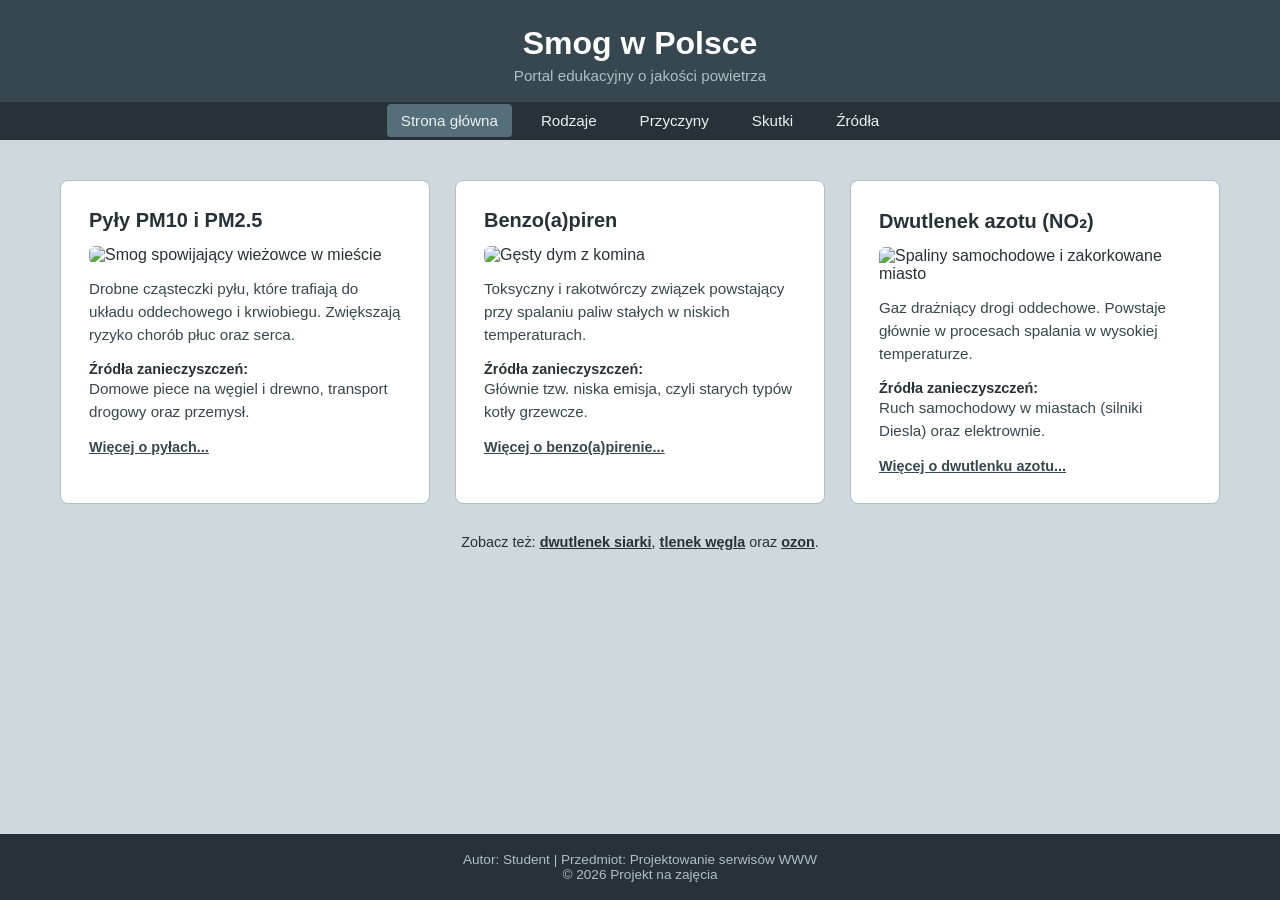
==== index.html @ 19561d2d "Add files via upload" ====
<!DOCTYPE html>
<html lang="pl">
<head>
    <meta charset="UTF-8">
    <meta name="viewport" content="width=device-width, initial-scale=1.0">
    <title>Zanieczyszczenie powietrza w Polsce</title>
    <link rel="stylesheet" href="css.css">
</head>
<body>

    <!-- Nagłówek -->
    <header>
        <h1>Smog w Polsce</h1>
        <p>Portal edukacyjny o jakości powietrza</p>

        <!-- Nawigacja z hamburgerem -->
        <nav>
            <input type="checkbox" id="check">
            <label for="check" class="hamburger">&#9776;</label>
            
            <ul class="menu">
                <li><a href="#" class="active">Strona główna</a></li>
                <li><a href="#">Rodzaje</a></li>
                <li><a href="#">Przyczyny</a></li>
                <li><a href="#">Skutki</a></li>
                <li><a href="#">Źródła</a></li>
            </ul>
        </nav>
    </header>

    <!-- Główna treść -->
    <main class="glowne">
        
        <div class="karty">
            
            <!-- Karta 1: Pyły PM10 i PM2.5 -->
            <div class="karta">
                <h3>Pyły PM10 i PM2.5</h3>
                <img src="1.jpeg" alt="Smog spowijający wieżowce w mieście" class="foto">
                <p>
                    Drobne cząsteczki pyłu, które trafiają do układu oddechowego i krwiobiegu. Zwiększają ryzyko chorób płuc oraz serca.
                </p>
                <b>Źródła zanieczyszczeń:</b>
                <p class="maly-tekst">
                    Domowe piece na węgiel i drewno, transport drogowy oraz przemysł.
                </p>
                <a href="#">Więcej o pyłach...</a>
            </div>

            <!-- Karta 2: Benzo(a)piren (Twoje wybrane zdjęcie: Reuk1nmutFI) -->
            <div class="karta">
                <h3>Benzo(a)piren</h3>
                <img src="2.png" alt="Gęsty dym z komina" class="foto">
                <p>
                    Toksyczny i rakotwórczy związek powstający przy spalaniu paliw stałych w niskich temperaturach.
                </p>
                <b>Źródła zanieczyszczeń:</b>
                <p class="maly-tekst">
                    Głównie tzw. niska emisja, czyli starych typów kotły grzewcze.
                </p>
                <a href="#">Więcej o benzo(a)pirenie...</a>
            </div>

            <!-- Karta 3: Dwutlenek azotu (NO₂) -->
            <div class="karta">
                <h3>Dwutlenek azotu (NO₂)</h3>
                <img src="3.jpeg" alt="Spaliny samochodowe i zakorkowane miasto" class="foto">
                <p>
                    Gaz drażniący drogi oddechowe. Powstaje głównie w procesach spalania w wysokiej temperaturze.
                </p>
                <b>Źródła zanieczyszczeń:</b>
                <p class="maly-tekst">
                    Ruch samochodowy w miastach (silniki Diesla) oraz elektrownie.
                </p>
                <a href="#">Więcej o dwutlenku azotu...</a>
            </div>

        </div>

        <p class="dolny-tekst">
            Zobacz też: <a href="#">dwutlenek siarki</a>, <a href="#">tlenek węgla</a> oraz <a href="#">ozon</a>.
        </p>

    </main>

    <!-- Stopka -->
    <footer>
        <p>Autor: Student | Przedmiot: Projektowanie serwisów WWW</p>
        <p>&copy; 2026 Projekt na zajęcia</p>
    </footer>

</body>
</html>
---- css.css ----
* {
    box-sizing: border-box;
    margin: 0;
    padding: 0;
}

html, body {
    height: 100%;
}

body {
    font-family: Arial, sans-serif;
    background-color: #cfd8dc;
    color: #263238;
    display: flex;
    flex-direction: column;
}

/* NAGŁÓWEK */
header {
    background-color: #37474f;
    color: white;
    text-align: center;
    padding-top: 25px;
}

header h1 {
    font-size: 2rem;
    margin-bottom: 5px;
}

header p {
    font-size: 0.95rem;
    color: #b0bec5;
    margin-bottom: 18px;
}

/* MENU NAV */
nav {
    background-color: #263238;
    position: relative;
}

#check {
    display: none;
}

.hamburger {
    display: none;
    cursor: pointer;
    padding: 12px;
    font-size: 1.6rem;
    color: white;
    text-align: center;
}

.menu {
    list-style: none;
    display: flex;
    justify-content: center;
    gap: 15px;
    padding: 10px 0;
}

.menu a {
    color: #eceff1;
    text-decoration: none;
    padding: 8px 14px;
    font-size: 0.95rem;
    border-radius: 4px;
    transition: 0.2s;
}

.menu a:hover {
    background-color: #455a64;
}

.menu a.active {
    background-color: #546e7a;
}

/* TREŚĆ GŁÓWNA */
.glowne {
    max-width: 1200px; /* Nieco szerszy kontener na większe karty */
    width: 100%;
    margin: 40px auto;
    padding: 0 20px;
    flex: 1;
}

.karty {
    display: flex;
    gap: 25px; /* Większy odstęp między kartami */
    margin-bottom: 30px;
}

.karta {
    background-color: #ffffff;
    border: 1px solid #b0bec5;
    border-radius: 8px;
    flex: 1;
    padding: 28px; /* Znacznie większe wnętrze (padding) kart */
    transition: 0.25s ease;
}

.karta:hover {
    transform: translateY(-5px);
    border-color: #78909c;
    box-shadow: 0 8px 20px rgba(0, 0, 0, 0.1);
}

.karta h3 {
    font-size: 1.25rem; /* Większy nagłówek karty */
    color: #263238;
    margin-bottom: 14px;
}

.foto {
    width: 100%;
    height: 200px; /* Zwiększona wysokość zdjęć z 160px do 200px */
    object-fit: cover;
    border-radius: 6px;
    margin-bottom: 14px;
}

.karta p {
    font-size: 0.95rem; /* Powiększony główny tekst w karcie */
    line-height: 1.5;
    margin-bottom: 14px;
    color: #37474f;
}

.karta b {
    font-size: 0.9rem;
    color: #263238;
}

.maly-tekst {
    font-size: 0.88rem; /* Powiększony podtekst */
    color: #546e7a;
    margin-bottom: 18px;
}

.karta a {
    color: #37474f;
    font-weight: bold;
    font-size: 0.9rem;
    text-decoration: underline;
    transition: 0.2s;
}

.karta a:hover {
    color: #000000;
}

.dolny-tekst {
    text-align: center;
    font-size: 0.9rem;
    margin-bottom: 30px;
}

.dolny-tekst a {
    color: #263238;
    font-weight: bold;
}

/* STOPKA */
footer {
    background-color: #263238;
    color: #b0bec5;
    text-align: center;
    padding: 18px;
    font-size: 0.85rem;
}

/* WERSJA MOBILNA (HAMBURGER) */
@media (max-width: 768px) {
    .karty {
        flex-direction: column;
    }

    .hamburger {
        display: block;
    }

    .menu {
        display: none;
        flex-direction: column;
        gap: 0;
    }

    .menu a {
        display: block;
        text-align: center;
        border-radius: 0;
        padding: 12px;
    }

    #check:checked ~ .menu,
    nav:hover .menu {
        display: flex;
    }
}
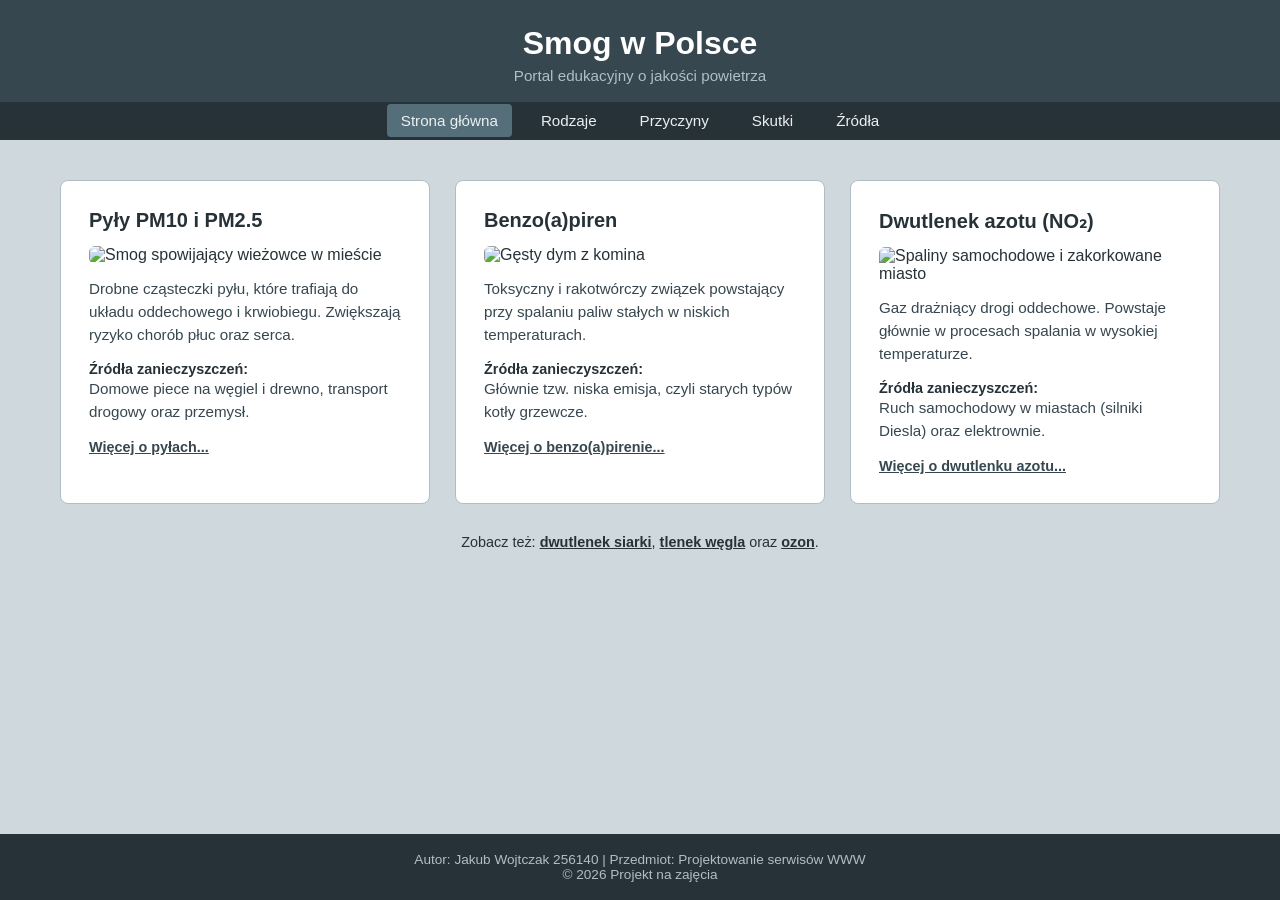
==== commit 60907b7e: "Update index.html" ====
--- a/index.html
+++ b/index.html
@@ -8,12 +8,12 @@
 </head>
 <body>
 
-    <!-- Nagłówek -->
+
     <header>
         <h1>Smog w Polsce</h1>
         <p>Portal edukacyjny o jakości powietrza</p>
 
-        <!-- Nawigacja z hamburgerem -->
+
         <nav>
             <input type="checkbox" id="check">
             <label for="check" class="hamburger">&#9776;</label>
@@ -28,15 +28,14 @@
         </nav>
     </header>
 
-    <!-- Główna treść -->
+
     <main class="glowne">
         
         <div class="karty">
             
-            <!-- Karta 1: Pyły PM10 i PM2.5 -->
             <div class="karta">
                 <h3>Pyły PM10 i PM2.5</h3>
-                <img src="1.jpeg" alt="Smog spowijający wieżowce w mieście" class="foto">
+                <img src="assets/image/1.jpeg" alt="Smog spowijający wieżowce w mieście" class="foto">
                 <p>
                     Drobne cząsteczki pyłu, które trafiają do układu oddechowego i krwiobiegu. Zwiększają ryzyko chorób płuc oraz serca.
                 </p>
@@ -47,10 +46,9 @@
                 <a href="#">Więcej o pyłach...</a>
             </div>
 
-            <!-- Karta 2: Benzo(a)piren (Twoje wybrane zdjęcie: Reuk1nmutFI) -->
             <div class="karta">
                 <h3>Benzo(a)piren</h3>
-                <img src="2.png" alt="Gęsty dym z komina" class="foto">
+                <img src="assets/image/2.png" alt="Gęsty dym z komina" class="foto">
                 <p>
                     Toksyczny i rakotwórczy związek powstający przy spalaniu paliw stałych w niskich temperaturach.
                 </p>
@@ -61,10 +59,10 @@
                 <a href="#">Więcej o benzo(a)pirenie...</a>
             </div>
 
-            <!-- Karta 3: Dwutlenek azotu (NO₂) -->
+
             <div class="karta">
                 <h3>Dwutlenek azotu (NO₂)</h3>
-                <img src="3.jpeg" alt="Spaliny samochodowe i zakorkowane miasto" class="foto">
+                <img src="assets/image/3.jpeg" alt="Spaliny samochodowe i zakorkowane miasto" class="foto">
                 <p>
                     Gaz drażniący drogi oddechowe. Powstaje głównie w procesach spalania w wysokiej temperaturze.
                 </p>
@@ -83,11 +81,11 @@
 
     </main>
 
-    <!-- Stopka -->
+
     <footer>
-        <p>Autor: Student | Przedmiot: Projektowanie serwisów WWW</p>
+        <p>Autor: Jakub Wojtczak 256140 | Przedmiot: Projektowanie serwisów WWW</p>
         <p>&copy; 2026 Projekt na zajęcia</p>
     </footer>
 
 </body>
-</html>+</html>
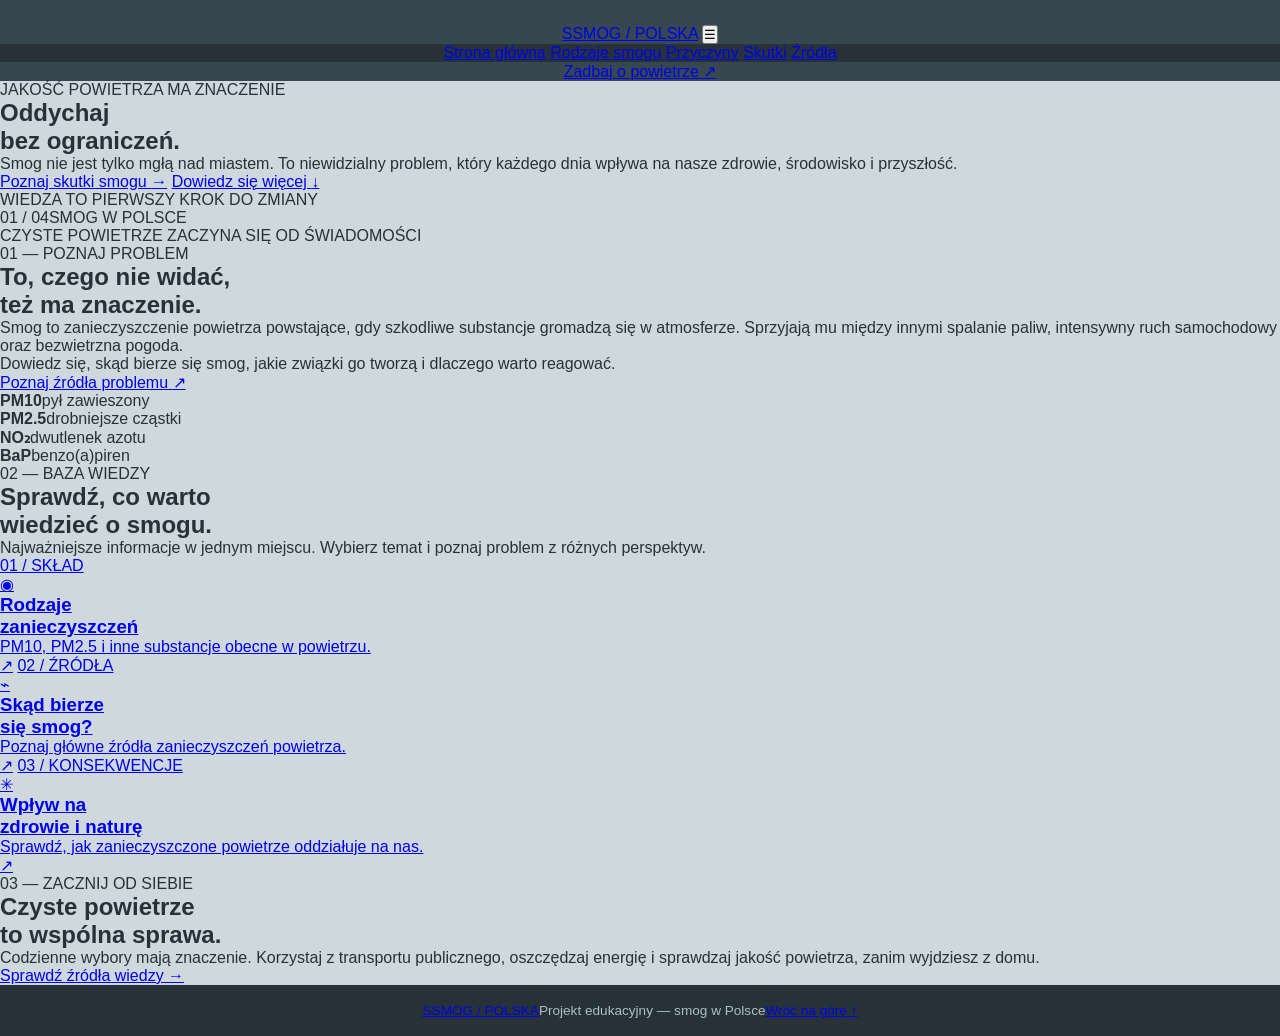
==== commit e8674106: "Add files via upload" ====
--- a/index.html
+++ b/index.html
@@ -1,91 +1,77 @@
-<!DOCTYPE html>
-<html lang="pl">
-<head>
-    <meta charset="UTF-8">
-    <meta name="viewport" content="width=device-width, initial-scale=1.0">
-    <title>Zanieczyszczenie powietrza w Polsce</title>
-    <link rel="stylesheet" href="css.css">
-</head>
-<body>
-
-
-    <header>
-        <h1>Smog w Polsce</h1>
-        <p>Portal edukacyjny o jakości powietrza</p>
-
-
-        <nav>
-            <input type="checkbox" id="check">
-            <label for="check" class="hamburger">&#9776;</label>
-            
-            <ul class="menu">
-                <li><a href="#" class="active">Strona główna</a></li>
-                <li><a href="#">Rodzaje</a></li>
-                <li><a href="#">Przyczyny</a></li>
-                <li><a href="#">Skutki</a></li>
-                <li><a href="#">Źródła</a></li>
-            </ul>
-        </nav>
-    </header>
-
-
-    <main class="glowne">
-        
-        <div class="karty">
-            
-            <div class="karta">
-                <h3>Pyły PM10 i PM2.5</h3>
-                <img src="assets/image/1.jpeg" alt="Smog spowijający wieżowce w mieście" class="foto">
-                <p>
-                    Drobne cząsteczki pyłu, które trafiają do układu oddechowego i krwiobiegu. Zwiększają ryzyko chorób płuc oraz serca.
-                </p>
-                <b>Źródła zanieczyszczeń:</b>
-                <p class="maly-tekst">
-                    Domowe piece na węgiel i drewno, transport drogowy oraz przemysł.
-                </p>
-                <a href="#">Więcej o pyłach...</a>
-            </div>
-
-            <div class="karta">
-                <h3>Benzo(a)piren</h3>
-                <img src="assets/image/2.png" alt="Gęsty dym z komina" class="foto">
-                <p>
-                    Toksyczny i rakotwórczy związek powstający przy spalaniu paliw stałych w niskich temperaturach.
-                </p>
-                <b>Źródła zanieczyszczeń:</b>
-                <p class="maly-tekst">
-                    Głównie tzw. niska emisja, czyli starych typów kotły grzewcze.
-                </p>
-                <a href="#">Więcej o benzo(a)pirenie...</a>
-            </div>
-
-
-            <div class="karta">
-                <h3>Dwutlenek azotu (NO₂)</h3>
-                <img src="assets/image/3.jpeg" alt="Spaliny samochodowe i zakorkowane miasto" class="foto">
-                <p>
-                    Gaz drażniący drogi oddechowe. Powstaje głównie w procesach spalania w wysokiej temperaturze.
-                </p>
-                <b>Źródła zanieczyszczeń:</b>
-                <p class="maly-tekst">
-                    Ruch samochodowy w miastach (silniki Diesla) oraz elektrownie.
-                </p>
-                <a href="#">Więcej o dwutlenku azotu...</a>
-            </div>
-
-        </div>
-
-        <p class="dolny-tekst">
-            Zobacz też: <a href="#">dwutlenek siarki</a>, <a href="#">tlenek węgla</a> oraz <a href="#">ozon</a>.
-        </p>
-
-    </main>
-
-
-    <footer>
-        <p>Autor: Jakub Wojtczak 256140 | Przedmiot: Projektowanie serwisów WWW</p>
-        <p>&copy; 2026 Projekt na zajęcia</p>
-    </footer>
-
-</body>
-</html>
+<!doctype html>
+<html lang="pl">
+<head>
+  <meta charset="utf-8">
+  <meta name="viewport" content="width=device-width, initial-scale=1">
+  <meta name="description" content="Poznaj przyczyny, rodzaje i skutki smogu w Polsce. Sprawdź, jak dbać o czyste powietrze.">
+  <title>Smog w Polsce — oddychaj świadomie</title>
+  <link rel="preconnect" href="https://fonts.googleapis.com">
+  <link rel="preconnect" href="https://fonts.gstatic.com" crossorigin>
+  <link href="https://fonts.googleapis.com/css2?family=DM+Sans:wght@400;500;600;700;800&family=Manrope:wght@400;500;600;700;800&display=swap" rel="stylesheet">
+  <link rel="stylesheet" href="css.css">
+  <script src="script.js" defer></script>
+</head>
+<body>
+<header class="site-header">
+  <a class="brand" href="index.html"><span class="brand-mark">S</span><span>SMOG<span class="brand-light"> / POLSKA</span></span></a>
+  <button class="menu-toggle" aria-label="Otwórz menu" aria-expanded="false">☰</button>
+  <nav class="main-nav" aria-label="Nawigacja główna">
+    <a class="active" href="index.html">Strona główna</a>
+    <a href="rodzaje.html">Rodzaje smogu</a>
+    <a href="przyczyny.html">Przyczyny</a>
+    <a href="skutki.html">Skutki</a>
+    <a href="zrodla.html">Źródła</a>
+  </nav>
+  <a class="header-cta" href="#dzialaj">Zadbaj o powietrze <span>↗</span></a>
+</header>
+
+<main>
+  <section class="hero">
+    <div class="hero-shade"></div>
+    <div class="hero-content">
+      <p class="eyebrow"><span class="eyebrow-line"></span> JAKOŚĆ POWIETRZA MA ZNACZENIE</p>
+      <h1>Oddychaj<br><span>bez ograniczeń.</span></h1>
+      <p class="hero-copy">Smog nie jest tylko mgłą nad miastem. To niewidzialny problem, który każdego dnia wpływa na nasze zdrowie, środowisko i przyszłość.</p>
+      <div class="hero-actions">
+        <a class="button button-primary" href="skutki.html">Poznaj skutki smogu <span>→</span></a>
+        <a class="button button-ghost" href="#poznaj">Dowiedz się więcej <span>↓</span></a>
+      </div>
+      <div class="hero-note"><span class="pulse-dot"></span> WIEDZA TO PIERWSZY KROK DO ZMIANY</div>
+    </div>
+    <div class="hero-bottom">
+      <span>01 / 04</span><span class="hero-bottom-line"></span><span>SMOG W POLSCE</span>
+    </div>
+    <div class="hero-vertical">CZYSTE POWIETRZE ZACZYNA SIĘ OD ŚWIADOMOŚCI</div>
+  </section>
+
+  <section class="intro section" id="poznaj">
+    <div class="section-kicker">01 — POZNAJ PROBLEM</div>
+    <div class="intro-grid">
+      <div><h2>To, czego nie widać,<br><span>też ma znaczenie.</span></h2></div>
+      <div class="intro-text"><p>Smog to zanieczyszczenie powietrza powstające, gdy szkodliwe substancje gromadzą się w atmosferze. Sprzyjają mu między innymi spalanie paliw, intensywny ruch samochodowy oraz bezwietrzna pogoda.</p><p>Dowiedz się, skąd bierze się smog, jakie związki go tworzą i dlaczego warto reagować.</p><a class="text-link" href="przyczyny.html">Poznaj źródła problemu <span>↗</span></a></div>
+    </div>
+    <div class="stat-strip">
+      <div><strong>PM10</strong><span>pył zawieszony</span></div>
+      <div><strong>PM2.5</strong><span>drobniejsze cząstki</span></div>
+      <div><strong>NO₂</strong><span>dwutlenek azotu</span></div>
+      <div><strong>BaP</strong><span>benzo(a)piren</span></div>
+    </div>
+  </section>
+
+  <section class="topics section">
+    <div class="section-heading"><div><div class="section-kicker">02 — BAZA WIEDZY</div><h2>Sprawdź, co warto<br><span>wiedzieć o smogu.</span></h2></div><p>Najważniejsze informacje w jednym miejscu. Wybierz temat i poznaj problem z różnych perspektyw.</p></div>
+    <div class="topic-grid">
+      <a class="topic-card topic-dark" href="rodzaje.html"><span class="card-number">01 / SKŁAD</span><div class="topic-icon">◉</div><h3>Rodzaje<br>zanieczyszczeń</h3><p>PM10, PM2.5 i inne substancje obecne w powietrzu.</p><span class="card-arrow">↗</span></a>
+      <a class="topic-card topic-photo" href="przyczyny.html"><span class="card-number">02 / ŹRÓDŁA</span><div class="topic-icon">⌁</div><h3>Skąd bierze<br>się smog?</h3><p>Poznaj główne źródła zanieczyszczeń powietrza.</p><span class="card-arrow">↗</span></a>
+      <a class="topic-card topic-green" href="skutki.html"><span class="card-number">03 / KONSEKWENCJE</span><div class="topic-icon">✳</div><h3>Wpływ na<br>zdrowie i naturę</h3><p>Sprawdź, jak zanieczyszczone powietrze oddziałuje na nas.</p><span class="card-arrow">↗</span></a>
+    </div>
+  </section>
+
+  <section class="action-section" id="dzialaj">
+    <div class="action-inner"><div class="section-kicker">03 — ZACZNIJ OD SIEBIE</div><h2>Czyste powietrze<br>to wspólna sprawa.</h2><p>Codzienne wybory mają znaczenie. Korzystaj z transportu publicznego, oszczędzaj energię i sprawdzaj jakość powietrza, zanim wyjdziesz z domu.</p><a class="button button-light" href="zrodla.html">Sprawdź źródła wiedzy <span>→</span></a></div>
+    <div class="action-orbit orbit-one"></div><div class="action-orbit orbit-two"></div>
+  </section>
+</main>
+<footer class="site-footer"><a class="brand" href="index.html"><span class="brand-mark">S</span><span>SMOG<span class="brand-light"> / POLSKA</span></span></a><span>Projekt edukacyjny — smog w Polsce</span><a href="#top">Wróć na górę ↑</a></footer>
+</body>
+</html>
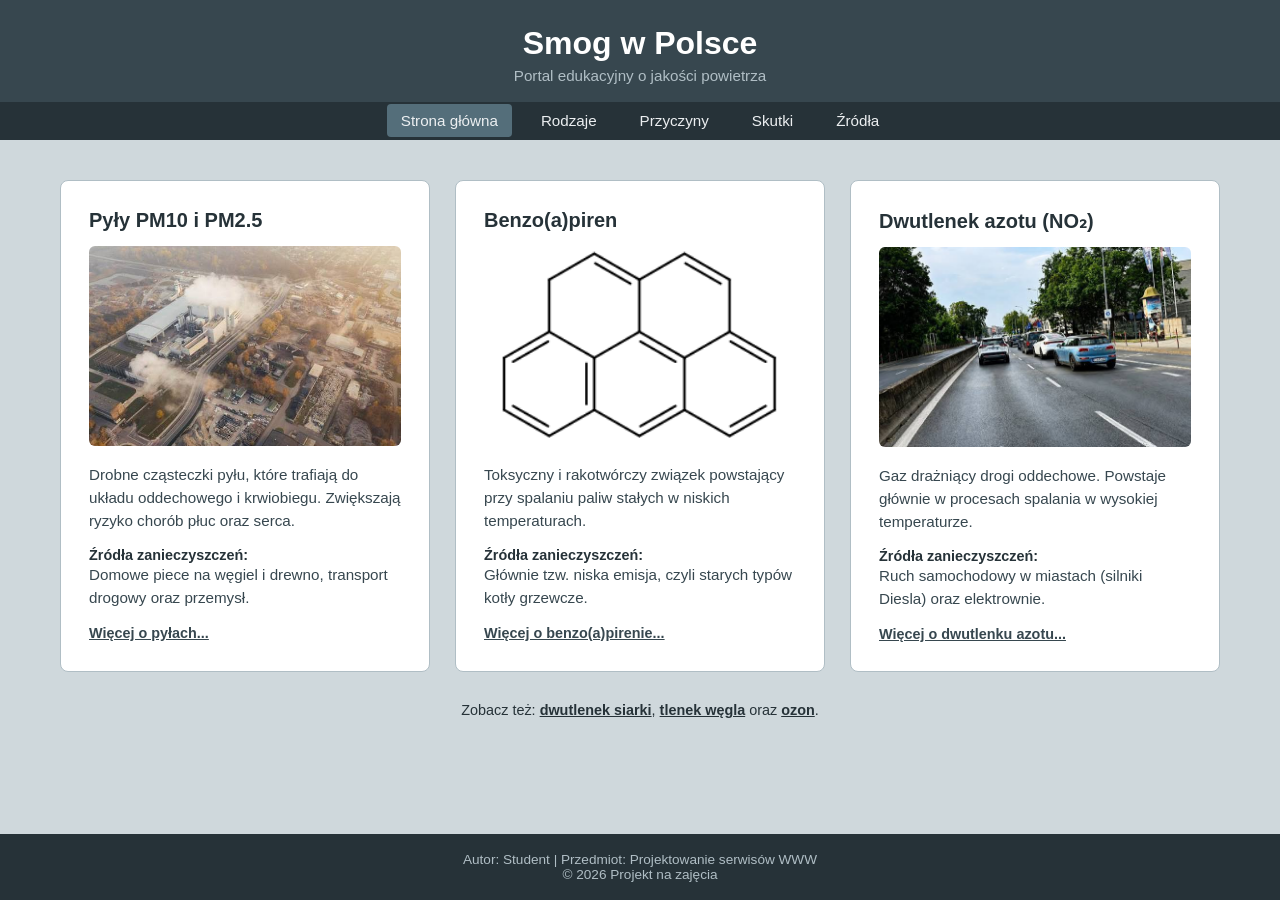
==== commit 5ece5d06: "Update index.html" ====
--- a/index.html
+++ b/index.html
@@ -1,77 +1,93 @@
-<!doctype html>
+<!DOCTYPE html>
 <html lang="pl">
 <head>
-  <meta charset="utf-8">
-  <meta name="viewport" content="width=device-width, initial-scale=1">
-  <meta name="description" content="Poznaj przyczyny, rodzaje i skutki smogu w Polsce. Sprawdź, jak dbać o czyste powietrze.">
-  <title>Smog w Polsce — oddychaj świadomie</title>
-  <link rel="preconnect" href="https://fonts.googleapis.com">
-  <link rel="preconnect" href="https://fonts.gstatic.com" crossorigin>
-  <link href="https://fonts.googleapis.com/css2?family=DM+Sans:wght@400;500;600;700;800&family=Manrope:wght@400;500;600;700;800&display=swap" rel="stylesheet">
-  <link rel="stylesheet" href="css.css">
-  <script src="script.js" defer></script>
+    <meta charset="UTF-8">
+    <meta name="viewport" content="width=device-width, initial-scale=1.0">
+    <title>Zanieczyszczenie powietrza w Polsce</title>
+    <link rel="stylesheet" href="css.css">
 </head>
 <body>
-<header class="site-header">
-  <a class="brand" href="index.html"><span class="brand-mark">S</span><span>SMOG<span class="brand-light"> / POLSKA</span></span></a>
-  <button class="menu-toggle" aria-label="Otwórz menu" aria-expanded="false">☰</button>
-  <nav class="main-nav" aria-label="Nawigacja główna">
-    <a class="active" href="index.html">Strona główna</a>
-    <a href="rodzaje.html">Rodzaje smogu</a>
-    <a href="przyczyny.html">Przyczyny</a>
-    <a href="skutki.html">Skutki</a>
-    <a href="zrodla.html">Źródła</a>
-  </nav>
-  <a class="header-cta" href="#dzialaj">Zadbaj o powietrze <span>↗</span></a>
-</header>
 
-<main>
-  <section class="hero">
-    <div class="hero-shade"></div>
-    <div class="hero-content">
-      <p class="eyebrow"><span class="eyebrow-line"></span> JAKOŚĆ POWIETRZA MA ZNACZENIE</p>
-      <h1>Oddychaj<br><span>bez ograniczeń.</span></h1>
-      <p class="hero-copy">Smog nie jest tylko mgłą nad miastem. To niewidzialny problem, który każdego dnia wpływa na nasze zdrowie, środowisko i przyszłość.</p>
-      <div class="hero-actions">
-        <a class="button button-primary" href="skutki.html">Poznaj skutki smogu <span>→</span></a>
-        <a class="button button-ghost" href="#poznaj">Dowiedz się więcej <span>↓</span></a>
-      </div>
-      <div class="hero-note"><span class="pulse-dot"></span> WIEDZA TO PIERWSZY KROK DO ZMIANY</div>
-    </div>
-    <div class="hero-bottom">
-      <span>01 / 04</span><span class="hero-bottom-line"></span><span>SMOG W POLSCE</span>
-    </div>
-    <div class="hero-vertical">CZYSTE POWIETRZE ZACZYNA SIĘ OD ŚWIADOMOŚCI</div>
-  </section>
+    <!-- Nagłówek -->
+    <header>
+        <h1>Smog w Polsce</h1>
+        <p>Portal edukacyjny o jakości powietrza</p>
 
-  <section class="intro section" id="poznaj">
-    <div class="section-kicker">01 — POZNAJ PROBLEM</div>
-    <div class="intro-grid">
-      <div><h2>To, czego nie widać,<br><span>też ma znaczenie.</span></h2></div>
-      <div class="intro-text"><p>Smog to zanieczyszczenie powietrza powstające, gdy szkodliwe substancje gromadzą się w atmosferze. Sprzyjają mu między innymi spalanie paliw, intensywny ruch samochodowy oraz bezwietrzna pogoda.</p><p>Dowiedz się, skąd bierze się smog, jakie związki go tworzą i dlaczego warto reagować.</p><a class="text-link" href="przyczyny.html">Poznaj źródła problemu <span>↗</span></a></div>
-    </div>
-    <div class="stat-strip">
-      <div><strong>PM10</strong><span>pył zawieszony</span></div>
-      <div><strong>PM2.5</strong><span>drobniejsze cząstki</span></div>
-      <div><strong>NO₂</strong><span>dwutlenek azotu</span></div>
-      <div><strong>BaP</strong><span>benzo(a)piren</span></div>
-    </div>
-  </section>
+        <!-- Nawigacja z hamburgerem -->
+        <nav>
+            <input type="checkbox" id="check">
+            <label for="check" class="hamburger">&#9776;</label>
+            
+            <ul class="menu">
+                <li><a href="#" class="active">Strona główna</a></li>
+                <li><a href="rodzaje.html">Rodzaje</a></li>
+                <li><a href="przyczyny.html">Przyczyny</a></li>
+                <li><a href="skutki.html">Skutki</a></li>
+                <li><a href="zrodla.html">Źródła</a></li>
+            </ul>
+        </nav>
+    </header>
 
-  <section class="topics section">
-    <div class="section-heading"><div><div class="section-kicker">02 — BAZA WIEDZY</div><h2>Sprawdź, co warto<br><span>wiedzieć o smogu.</span></h2></div><p>Najważniejsze informacje w jednym miejscu. Wybierz temat i poznaj problem z różnych perspektyw.</p></div>
-    <div class="topic-grid">
-      <a class="topic-card topic-dark" href="rodzaje.html"><span class="card-number">01 / SKŁAD</span><div class="topic-icon">◉</div><h3>Rodzaje<br>zanieczyszczeń</h3><p>PM10, PM2.5 i inne substancje obecne w powietrzu.</p><span class="card-arrow">↗</span></a>
-      <a class="topic-card topic-photo" href="przyczyny.html"><span class="card-number">02 / ŹRÓDŁA</span><div class="topic-icon">⌁</div><h3>Skąd bierze<br>się smog?</h3><p>Poznaj główne źródła zanieczyszczeń powietrza.</p><span class="card-arrow">↗</span></a>
-      <a class="topic-card topic-green" href="skutki.html"><span class="card-number">03 / KONSEKWENCJE</span><div class="topic-icon">✳</div><h3>Wpływ na<br>zdrowie i naturę</h3><p>Sprawdź, jak zanieczyszczone powietrze oddziałuje na nas.</p><span class="card-arrow">↗</span></a>
-    </div>
-  </section>
+    <!-- Główna treść -->
+    <main class="glowne">
+        
+        <div class="karty">
+            
+            <!-- Karta 1: Pyły PM10 i PM2.5 -->
+            <div class="karta">
+                <h3>Pyły PM10 i PM2.5</h3>
+                <img src="1.jpeg" alt="Smog spowijający wieżowce w mieście" class="foto">
+                <p>
+                    Drobne cząsteczki pyłu, które trafiają do układu oddechowego i krwiobiegu. Zwiększają ryzyko chorób płuc oraz serca.
+                </p>
+                <b>Źródła zanieczyszczeń:</b>
+                <p class="maly-tekst">
+                    Domowe piece na węgiel i drewno, transport drogowy oraz przemysł.
+                </p>
+                <a href="#">Więcej o pyłach...</a>
+            </div>
 
-  <section class="action-section" id="dzialaj">
-    <div class="action-inner"><div class="section-kicker">03 — ZACZNIJ OD SIEBIE</div><h2>Czyste powietrze<br>to wspólna sprawa.</h2><p>Codzienne wybory mają znaczenie. Korzystaj z transportu publicznego, oszczędzaj energię i sprawdzaj jakość powietrza, zanim wyjdziesz z domu.</p><a class="button button-light" href="zrodla.html">Sprawdź źródła wiedzy <span>→</span></a></div>
-    <div class="action-orbit orbit-one"></div><div class="action-orbit orbit-two"></div>
-  </section>
-</main>
-<footer class="site-footer"><a class="brand" href="index.html"><span class="brand-mark">S</span><span>SMOG<span class="brand-light"> / POLSKA</span></span></a><span>Projekt edukacyjny — smog w Polsce</span><a href="#top">Wróć na górę ↑</a></footer>
+            <!-- Karta 2: Benzo(a)piren (Twoje wybrane zdjęcie: Reuk1nmutFI) -->
+            <div class="karta">
+                <h3>Benzo(a)piren</h3>
+                <img src="2.png" alt="Gęsty dym z komina" class="foto">
+                <p>
+                    Toksyczny i rakotwórczy związek powstający przy spalaniu paliw stałych w niskich temperaturach.
+                </p>
+                <b>Źródła zanieczyszczeń:</b>
+                <p class="maly-tekst">
+                    Głównie tzw. niska emisja, czyli starych typów kotły grzewcze.
+                </p>
+                <a href="#">Więcej o benzo(a)pirenie...</a>
+            </div>
+
+            <!-- Karta 3: Dwutlenek azotu (NO₂) -->
+            <div class="karta">
+                <h3>Dwutlenek azotu (NO₂)</h3>
+                <img src="3.jpeg" alt="Spaliny samochodowe i zakorkowane miasto" class="foto">
+                <p>
+                    Gaz drażniący drogi oddechowe. Powstaje głównie w procesach spalania w wysokiej temperaturze.
+                </p>
+                <b>Źródła zanieczyszczeń:</b>
+                <p class="maly-tekst">
+                    Ruch samochodowy w miastach (silniki Diesla) oraz elektrownie.
+                </p>
+                <a href="#">Więcej o dwutlenku azotu...</a>
+            </div>
+
+        </div>
+
+        <p class="dolny-tekst">
+            Zobacz też: <a href="#">dwutlenek siarki</a>, <a href="#">tlenek węgla</a> oraz <a href="#">ozon</a>.
+        </p>
+
+    </main>
+
+    <!-- Stopka -->
+    <footer>
+        <p>Autor: Student | Przedmiot: Projektowanie serwisów WWW</p>
+        <p>&copy; 2026 Projekt na zajęcia</p>
+    </footer>
+
 </body>
-</html>+</html>
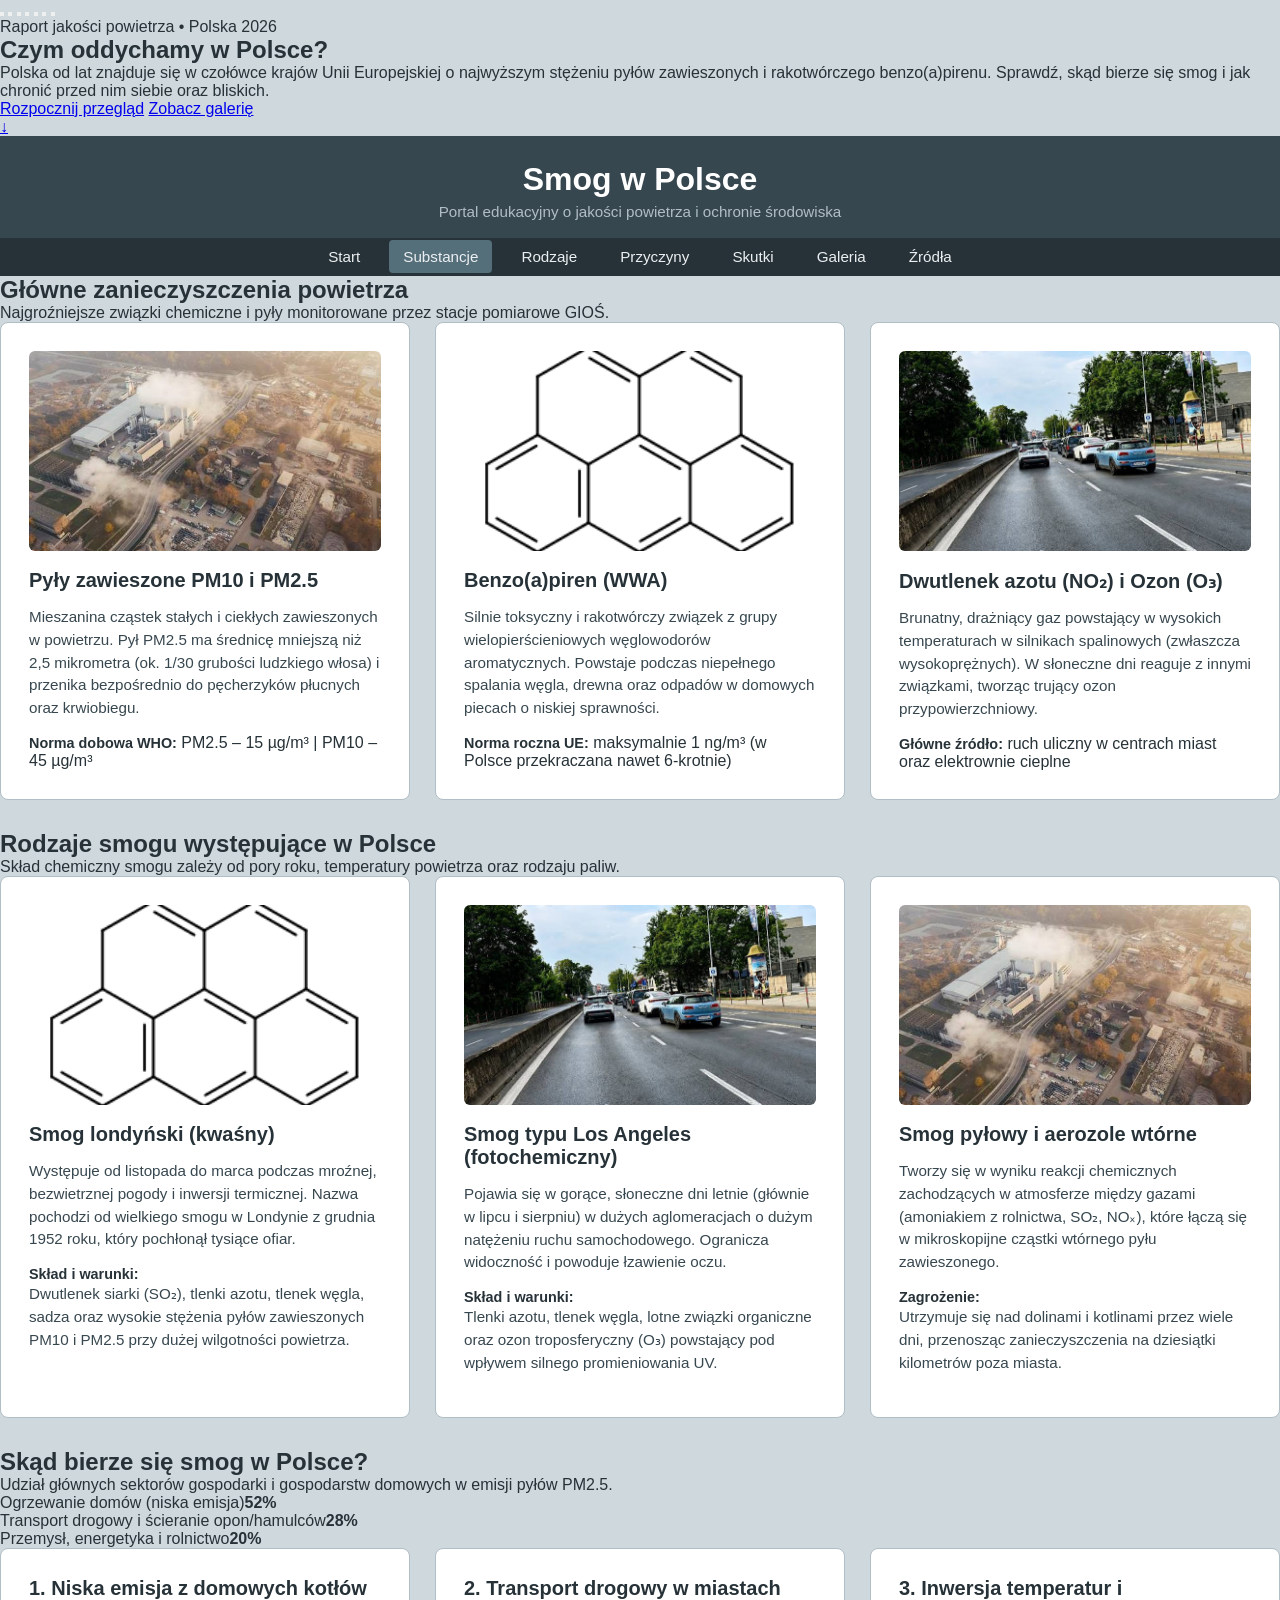
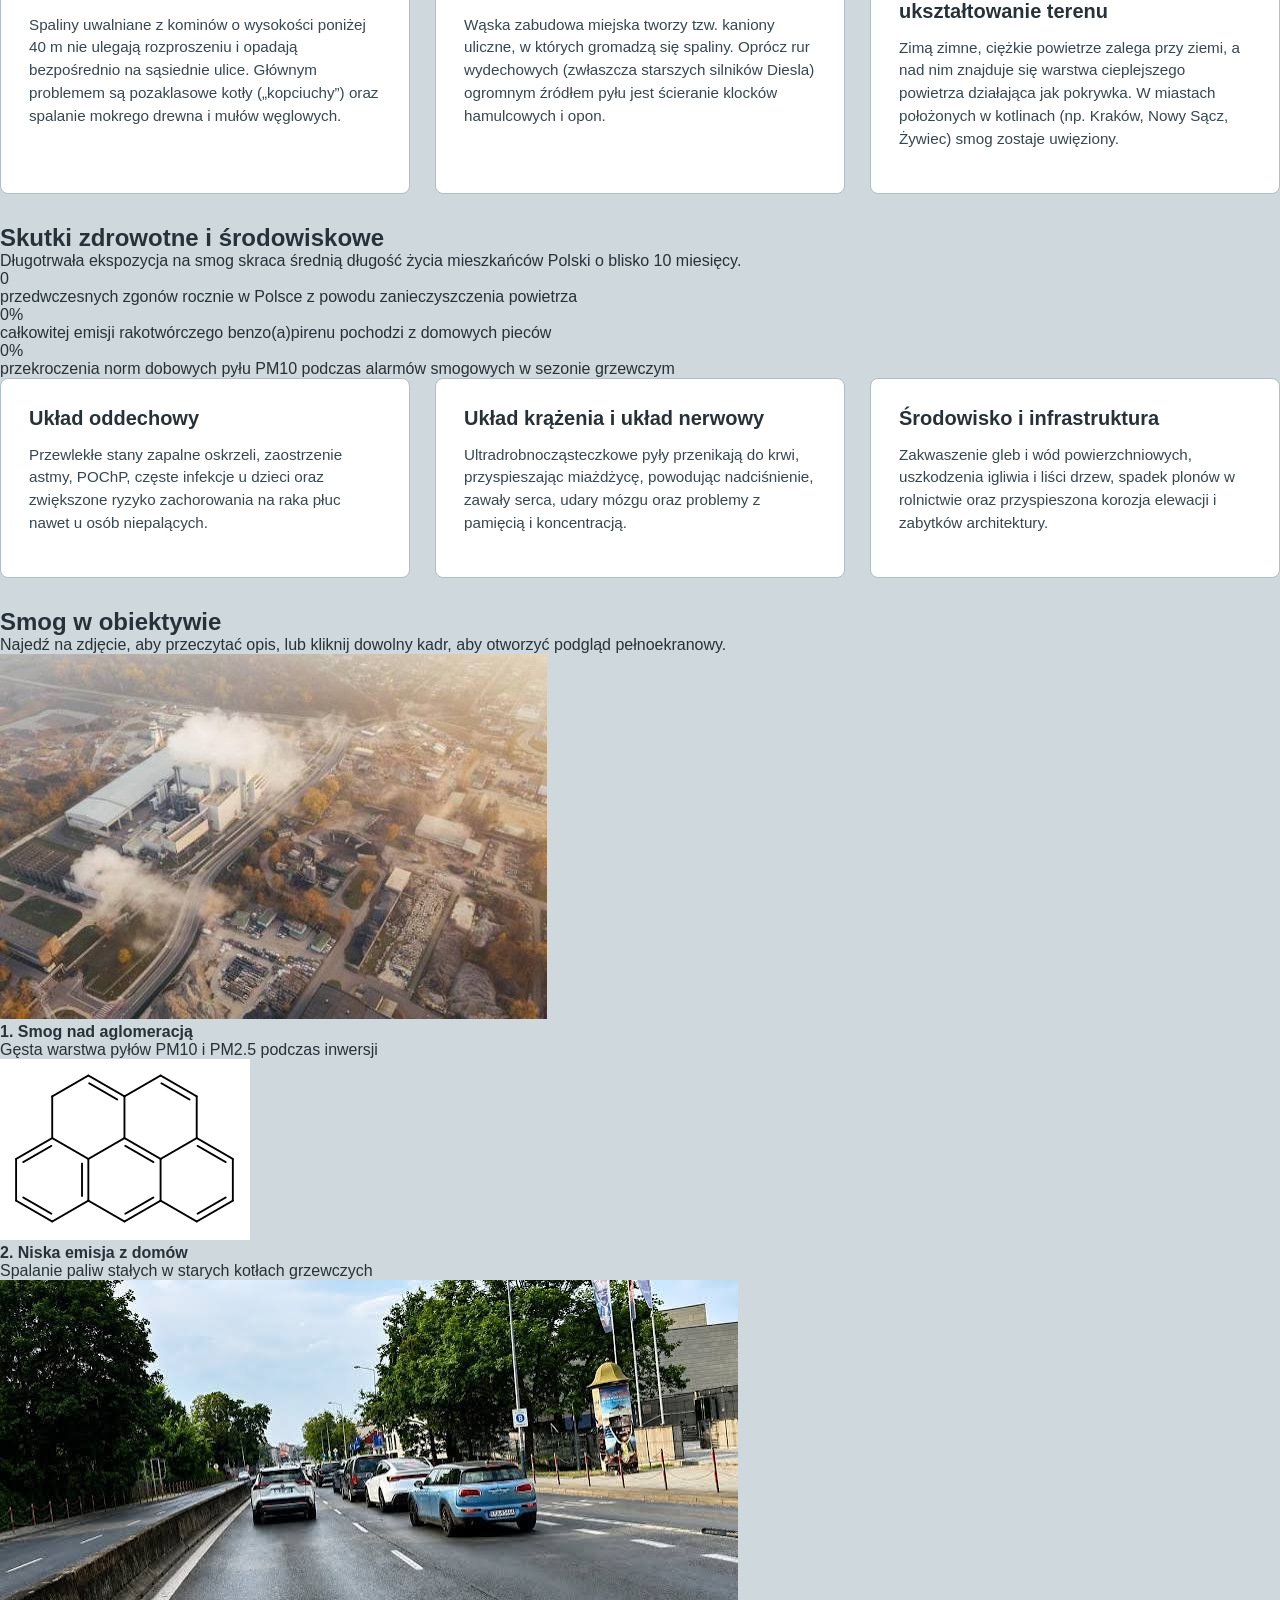
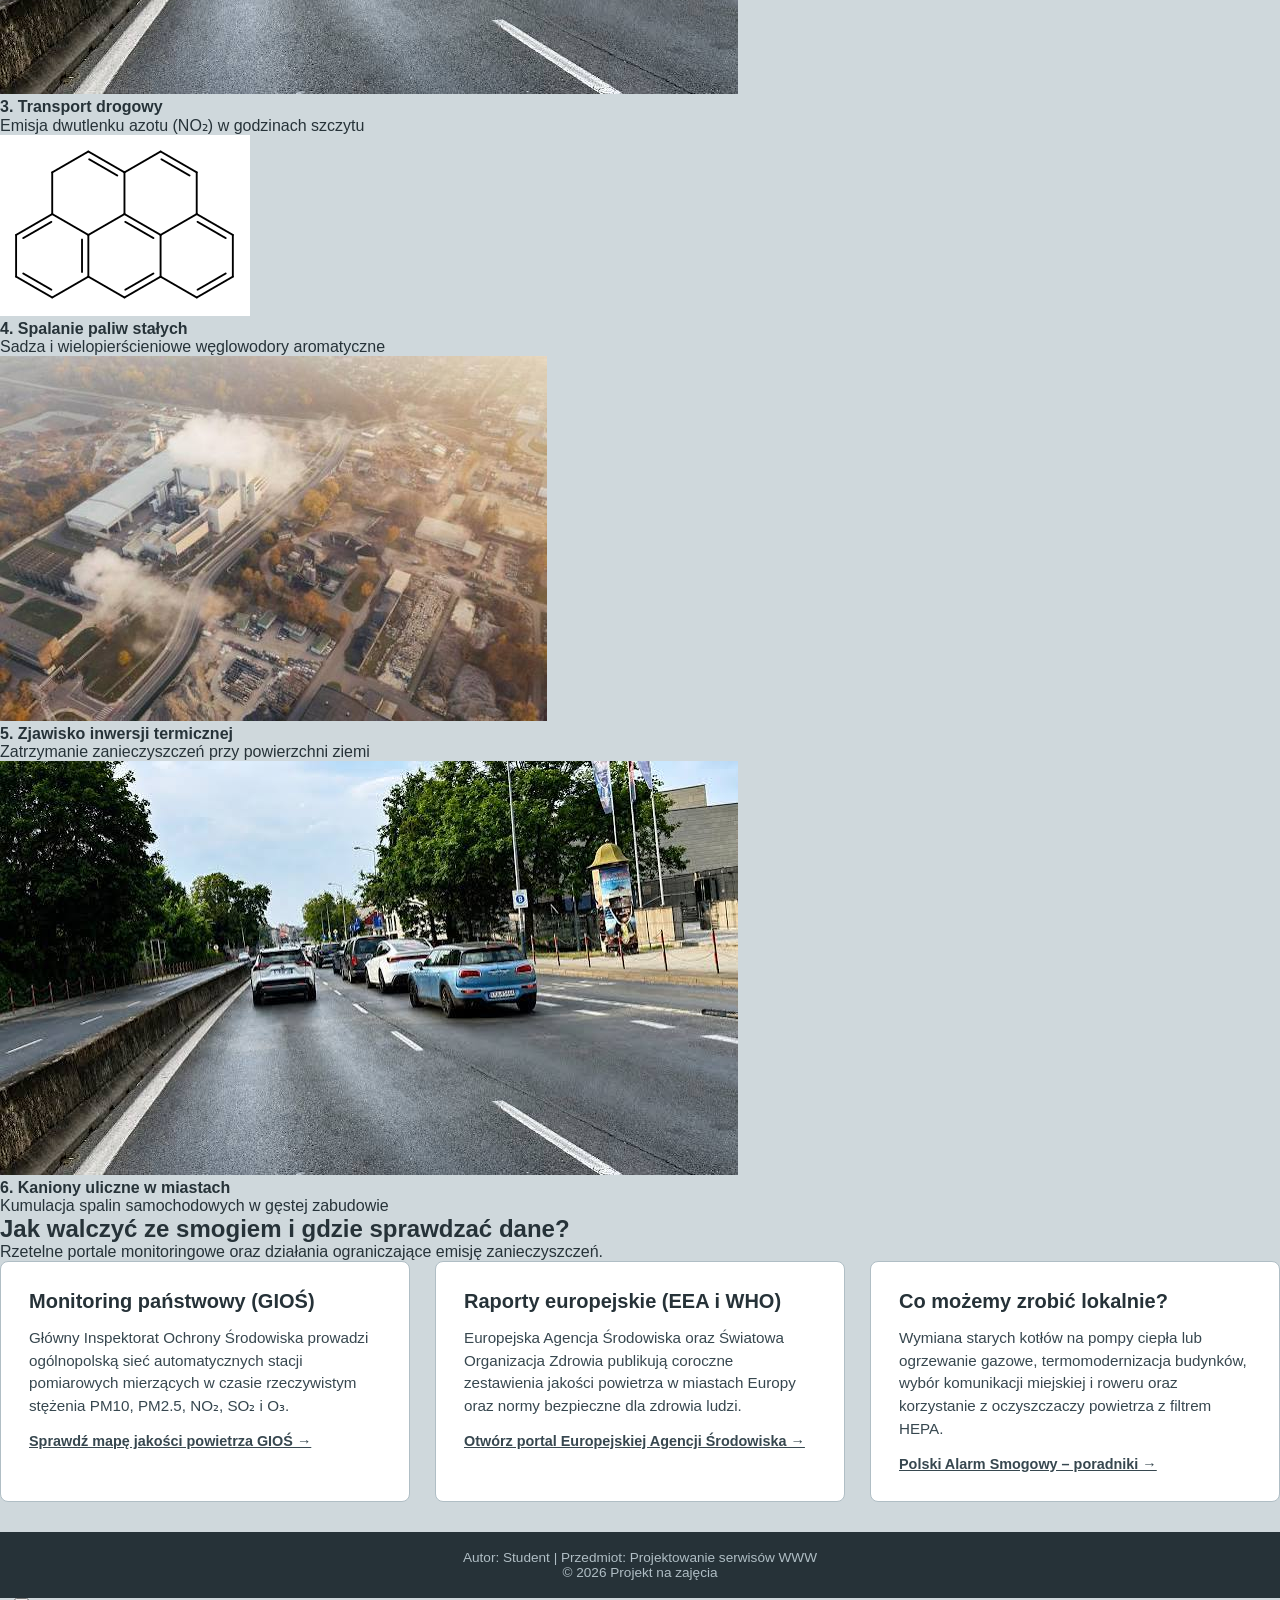
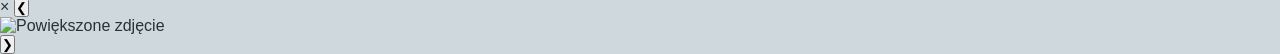
==== commit af67da7c: "Update index.html" ====
--- a/index.html
+++ b/index.html
@@ -3,91 +3,502 @@
 <head>
     <meta charset="UTF-8">
     <meta name="viewport" content="width=device-width, initial-scale=1.0">
-    <title>Zanieczyszczenie powietrza w Polsce</title>
+    <title>Smog w Polsce – Portal Edukacyjny</title>
     <link rel="stylesheet" href="css.css">
 </head>
 <body>
 
-    <!-- Nagłówek -->
-    <header>
-        <h1>Smog w Polsce</h1>
-        <p>Portal edukacyjny o jakości powietrza</p>
-
-        <!-- Nawigacja z hamburgerem -->
+    <!-- Boczne kropki -->
+    <div class="kropki-nav">
+        <button class="kropka aktywna" onclick="przewinDo(0)" title="Start"></button>
+        <button class="kropka" onclick="przewinDo(1)" title="Substancje"></button>
+        <button class="kropka" onclick="przewinDo(2)" title="Rodzaje smogu"></button>
+        <button class="kropka" onclick="przewinDo(3)" title="Przyczyny"></button>
+        <button class="kropka" onclick="przewinDo(4)" title="Skutki"></button>
+        <button class="kropka" onclick="przewinDo(5)" title="Galeria"></button>
+        <button class="kropka" onclick="przewinDo(6)" title="Źródła"></button>
+    </div>
+
+    <!-- EKRAN 1: HERO BANNER -->
+    <section class="ekran hero" id="start">
+        <div class="hero-tresc">
+            <span class="hero-odznaka">Raport jakości powietrza • Polska 2026</span>
+            <h2>Czym oddychamy w Polsce?</h2>
+            <p>
+                Polska od lat znajduje się w czołówce krajów Unii Europejskiej o najwyższym stężeniu pyłów zawieszonych i rakotwórczego benzo(a)pirenu. Sprawdź, skąd bierze się smog i jak chronić przed nim siebie oraz bliskich.
+            </p>
+            <div class="hero-przyciski">
+                <a href="#substancje" class="btn-glowny" onclick="przewinDo(1); return false;">Rozpocznij przegląd</a>
+                <a href="#galeria" class="btn-drugi" onclick="przewinDo(5); return false;">Zobacz galerię</a>
+            </div>
+        </div>
+
+        <a href="#substancje" class="hero-strzalka" onclick="przewinDo(1); return false;" title="Przewiń w dół">&#8595;</a>
+    </section>
+
+    <!-- MENU -->
+    <header id="nawigacja">
+        <div class="header-gora">
+            <h1>Smog w Polsce</h1>
+            <p>Portal edukacyjny o jakości powietrza i ochronie środowiska</p>
+        </div>
+
         <nav>
             <input type="checkbox" id="check">
             <label for="check" class="hamburger">&#9776;</label>
             
             <ul class="menu">
-                <li><a href="#" class="active">Strona główna</a></li>
-                <li><a href="rodzaje.html">Rodzaje</a></li>
-                <li><a href="przyczyny.html">Przyczyny</a></li>
-                <li><a href="skutki.html">Skutki</a></li>
-                <li><a href="zrodla.html">Źródła</a></li>
+                <li><a href="#start" onclick="przewinDo(0); return false;">Start</a></li>
+                <li><a href="#substancje" class="nav-link active" onclick="przewinDo(1); return false;">Substancje</a></li>
+                <li><a href="#rodzaje" class="nav-link" onclick="przewinDo(2); return false;">Rodzaje</a></li>
+                <li><a href="#przyczyny" class="nav-link" onclick="przewinDo(3); return false;">Przyczyny</a></li>
+                <li><a href="#skutki" class="nav-link" onclick="przewinDo(4); return false;">Skutki</a></li>
+                <li><a href="#galeria" class="nav-link" onclick="przewinDo(5); return false;">Galeria</a></li>
+                <li><a href="#zrodla" class="nav-link" onclick="przewinDo(6); return false;">Źródła</a></li>
             </ul>
         </nav>
     </header>
 
-    <!-- Główna treść -->
-    <main class="glowne">
-        
-        <div class="karty">
-            
-            <!-- Karta 1: Pyły PM10 i PM2.5 -->
-            <div class="karta">
-                <h3>Pyły PM10 i PM2.5</h3>
-                <img src="1.jpeg" alt="Smog spowijający wieżowce w mieście" class="foto">
-                <p>
-                    Drobne cząsteczki pyłu, które trafiają do układu oddechowego i krwiobiegu. Zwiększają ryzyko chorób płuc oraz serca.
-                </p>
-                <b>Źródła zanieczyszczeń:</b>
-                <p class="maly-tekst">
-                    Domowe piece na węgiel i drewno, transport drogowy oraz przemysł.
-                </p>
-                <a href="#">Więcej o pyłach...</a>
-            </div>
-
-            <!-- Karta 2: Benzo(a)piren (Twoje wybrane zdjęcie: Reuk1nmutFI) -->
-            <div class="karta">
-                <h3>Benzo(a)piren</h3>
-                <img src="2.png" alt="Gęsty dym z komina" class="foto">
-                <p>
-                    Toksyczny i rakotwórczy związek powstający przy spalaniu paliw stałych w niskich temperaturach.
-                </p>
-                <b>Źródła zanieczyszczeń:</b>
-                <p class="maly-tekst">
-                    Głównie tzw. niska emisja, czyli starych typów kotły grzewcze.
-                </p>
-                <a href="#">Więcej o benzo(a)pirenie...</a>
-            </div>
-
-            <!-- Karta 3: Dwutlenek azotu (NO₂) -->
-            <div class="karta">
-                <h3>Dwutlenek azotu (NO₂)</h3>
-                <img src="3.jpeg" alt="Spaliny samochodowe i zakorkowane miasto" class="foto">
-                <p>
-                    Gaz drażniący drogi oddechowe. Powstaje głównie w procesach spalania w wysokiej temperaturze.
-                </p>
-                <b>Źródła zanieczyszczeń:</b>
-                <p class="maly-tekst">
-                    Ruch samochodowy w miastach (silniki Diesla) oraz elektrownie.
-                </p>
-                <a href="#">Więcej o dwutlenku azotu...</a>
-            </div>
-
-        </div>
-
-        <p class="dolny-tekst">
-            Zobacz też: <a href="#">dwutlenek siarki</a>, <a href="#">tlenek węgla</a> oraz <a href="#">ozon</a>.
-        </p>
-
-    </main>
-
-    <!-- Stopka -->
-    <footer>
-        <p>Autor: Student | Przedmiot: Projektowanie serwisów WWW</p>
-        <p>&copy; 2026 Projekt na zajęcia</p>
-    </footer>
+    <!-- EKRAN 2: SUBSTANCJE -->
+    <section class="ekran sekcja-strona" id="substancje">
+        <div class="kontener reveal">
+            <h2 class="tytul-sekcji">Główne zanieczyszczenia powietrza</h2>
+            <p class="podtytul-sekcji">Najgroźniejsze związki chemiczne i pyły monitorowane przez stacje pomiarowe GIOŚ.</p>
+
+            <div class="karty">
+                <div class="karta">
+                    <img src="1.jpeg" alt="Smog spowijający wieżowce w mieście" class="foto">
+                    <h3>Pyły zawieszone PM10 i PM2.5</h3>
+                    <p>
+                        Mieszanina cząstek stałych i ciekłych zawieszonych w powietrzu. Pył PM2.5 ma średnicę mniejszą niż 2,5 mikrometra (ok. 1/30 grubości ludzkiego włosa) i przenika bezpośrednio do pęcherzyków płucnych oraz krwiobiegu.
+                    </p>
+                    <div class="norma-box">
+                        <b>Norma dobowa WHO:</b> PM2.5 – 15 µg/m³ | PM10 – 45 µg/m³
+                    </div>
+                </div>
+
+                <div class="karta">
+                    <img src="2.png" alt="Gęsty dym z komina" class="foto">
+                    <h3>Benzo(a)piren (WWA)</h3>
+                    <p>
+                        Silnie toksyczny i rakotwórczy związek z grupy wielopierścieniowych węglowodorów aromatycznych. Powstaje podczas niepełnego spalania węgla, drewna oraz odpadów w domowych piecach o niskiej sprawności.
+                    </p>
+                    <div class="norma-box">
+                        <b>Norma roczna UE:</b> maksymalnie 1 ng/m³ (w Polsce przekraczana nawet 6-krotnie)
+                    </div>
+                </div>
+
+                <div class="karta">
+                    <img src="3.jpeg" alt="Spaliny samochodowe i zakorkowane miasto" class="foto">
+                    <h3>Dwutlenek azotu (NO₂) i Ozon (O₃)</h3>
+                    <p>
+                        Brunatny, drażniący gaz powstający w wysokich temperaturach w silnikach spalinowych (zwłaszcza wysokoprężnych). W słoneczne dni reaguje z innymi związkami, tworząc trujący ozon przypowierzchniowy.
+                    </p>
+                    <div class="norma-box">
+                        <b>Główne źródło:</b> ruch uliczny w centrach miast oraz elektrownie cieplne
+                    </div>
+                </div>
+            </div>
+        </div>
+    </section>
+
+    <!-- EKRAN 3: RODZAJE SMOGU -->
+    <section class="ekran sekcja-strona sekcja-ciemniejsza" id="rodzaje">
+        <div class="kontener reveal">
+            <h2 class="tytul-sekcji">Rodzaje smogu występujące w Polsce</h2>
+            <p class="podtytul-sekcji">Skład chemiczny smogu zależy od pory roku, temperatury powietrza oraz rodzaju paliw.</p>
+
+            <div class="karty">
+                <div class="karta">
+                    <img src="2.png" alt="Zimowy dym z kominów" class="foto">
+                    <h3>Smog londyński (kwaśny)</h3>
+                    <p>
+                        Występuje od listopada do marca podczas mroźnej, bezwietrznej pogody i inwersji termicznej. Nazwa pochodzi od wielkiego smogu w Londynie z grudnia 1952 roku, który pochłonął tysiące ofiar.
+                    </p>
+                    <b>Skład i warunki:</b>
+                    <p class="maly-tekst">
+                        Dwutlenek siarki (SO₂), tlenki azotu, tlenek węgla, sadza oraz wysokie stężenia pyłów zawieszonych PM10 i PM2.5 przy dużej wilgotności powietrza.
+                    </p>
+                </div>
+
+                <div class="karta">
+                    <img src="3.jpeg" alt="Letni ruch uliczny w mieście" class="foto">
+                    <h3>Smog typu Los Angeles (fotochemiczny)</h3>
+                    <p>
+                        Pojawia się w gorące, słoneczne dni letnie (głównie w lipcu i sierpniu) w dużych aglomeracjach o dużym natężeniu ruchu samochodowego. Ogranicza widoczność i powoduje łzawienie oczu.
+                    </p>
+                    <b>Skład i warunki:</b>
+                    <p class="maly-tekst">
+                        Tlenki azotu, tlenek węgla, lotne związki organiczne oraz ozon troposferyczny (O₃) powstający pod wpływem silnego promieniowania UV.
+                    </p>
+                </div>
+
+                <div class="karta">
+                    <img src="1.jpeg" alt="Zawiesina pyłów nad zabudową" class="foto">
+                    <h3>Smog pyłowy i aerozole wtórne</h3>
+                    <p>
+                        Tworzy się w wyniku reakcji chemicznych zachodzących w atmosferze między gazami (amoniakiem z rolnictwa, SO₂, NOₓ), które łączą się w mikroskopijne cząstki wtórnego pyłu zawieszonego.
+                    </p>
+                    <b>Zagrożenie:</b>
+                    <p class="maly-tekst">
+                        Utrzymuje się nad dolinami i kotlinami przez wiele dni, przenosząc zanieczyszczenia na dziesiątki kilometrów poza miasta.
+                    </p>
+                </div>
+            </div>
+        </div>
+    </section>
+
+    <!-- EKRAN 4: PRZYCZYNY -->
+    <section class="ekran sekcja-strona" id="przyczyny">
+        <div class="kontener reveal">
+            <h2 class="tytul-sekcji">Skąd bierze się smog w Polsce?</h2>
+            <p class="podtytul-sekcji">Udział głównych sektorów gospodarki i gospodarstw domowych w emisji pyłów PM2.5.</p>
+
+            <div class="wykres-paski">
+                <div class="pasek-wiersz">
+                    <div class="pasek-etykieta"><span>Ogrzewanie domów (niska emisja)</span><b>52%</b></div>
+                    <div class="pasek-tlo"><div class="pasek-wypelnienie pasek-52"></div></div>
+                </div>
+                <div class="pasek-wiersz">
+                    <div class="pasek-etykieta"><span>Transport drogowy i ścieranie opon/hamulców</span><b>28%</b></div>
+                    <div class="pasek-tlo"><div class="pasek-wypelnienie pasek-28"></div></div>
+                </div>
+                <div class="pasek-wiersz">
+                    <div class="pasek-etykieta"><span>Przemysł, energetyka i rolnictwo</span><b>20%</b></div>
+                    <div class="pasek-tlo"><div class="pasek-wypelnienie pasek-20"></div></div>
+                </div>
+            </div>
+
+            <div class="karty">
+                <div class="karta">
+                    <h3>1. Niska emisja z domowych kotłów</h3>
+                    <p>
+                        Spaliny uwalniane z kominów o wysokości poniżej 40 m nie ulegają rozproszeniu i opadają bezpośrednio na sąsiednie ulice. Głównym problemem są pozaklasowe kotły („kopciuchy”) oraz spalanie mokrego drewna i mułów węglowych.
+                    </p>
+                </div>
+
+                <div class="karta">
+                    <h3>2. Transport drogowy w miastach</h3>
+                    <p>
+                        Wąska zabudowa miejska tworzy tzw. kaniony uliczne, w których gromadzą się spaliny. Oprócz rur wydechowych (zwłaszcza starszych silników Diesla) ogromnym źródłem pyłu jest ścieranie klocków hamulcowych i opon.
+                    </p>
+                </div>
+
+                <div class="karta">
+                    <h3>3. Inwersja temperatur i ukształtowanie terenu</h3>
+                    <p>
+                        Zimą zimne, ciężkie powietrze zalega przy ziemi, a nad nim znajduje się warstwa cieplejszego powietrza działająca jak pokrywka. W miastach położonych w kotlinach (np. Kraków, Nowy Sącz, Żywiec) smog zostaje uwięziony.
+                    </p>
+                </div>
+            </div>
+        </div>
+    </section>
+
+    <!-- EKRAN 5: SKUTKI -->
+    <section class="ekran sekcja-strona sekcja-ciemniejsza" id="skutki">
+        <div class="kontener reveal">
+            <h2 class="tytul-sekcji">Skutki zdrowotne i środowiskowe</h2>
+            <p class="podtytul-sekcji">Długotrwała ekspozycja na smog skraca średnią długość życia mieszkańców Polski o blisko 10 miesięcy.</p>
+
+            <div class="liczniki-siatka">
+                <div class="licznik-kafelek">
+                    <span class="licznik-liczba" id="liczba1">0</span>
+                    <p>przedwczesnych zgonów rocznie w Polsce z powodu zanieczyszczenia powietrza</p>
+                </div>
+                <div class="licznik-kafelek">
+                    <span class="licznik-liczba" id="liczba2">0</span><span class="licznik-znak">%</span>
+                    <p>całkowitej emisji rakotwórczego benzo(a)pirenu pochodzi z domowych pieców</p>
+                </div>
+                <div class="licznik-kafelek">
+                    <span class="licznik-liczba" id="liczba3">0</span><span class="licznik-znak">%</span>
+                    <p>przekroczenia norm dobowych pyłu PM10 podczas alarmów smogowych w sezonie grzewczym</p>
+                </div>
+            </div>
+
+            <div class="karty">
+                <div class="karta">
+                    <h3>Układ oddechowy</h3>
+                    <p>
+                        Przewlekłe stany zapalne oskrzeli, zaostrzenie astmy, POChP, częste infekcje u dzieci oraz zwiększone ryzyko zachorowania na raka płuc nawet u osób niepalących.
+                    </p>
+                </div>
+
+                <div class="karta">
+                    <h3>Układ krążenia i układ nerwowy</h3>
+                    <p>
+                        Ultradrobnocząsteczkowe pyły przenikają do krwi, przyspieszając miażdżycę, powodując nadciśnienie, zawały serca, udary mózgu oraz problemy z pamięcią i koncentracją.
+                    </p>
+                </div>
+
+                <div class="karta">
+                    <h3>Środowisko i infrastruktura</h3>
+                    <p>
+                        Zakwaszenie gleb i wód powierzchniowych, uszkodzenia igliwia i liści drzew, spadek plonów w rolnictwie oraz przyspieszona korozja elewacji i zabytków architektury.
+                    </p>
+                </div>
+            </div>
+        </div>
+    </section>
+
+    <!-- EKRAN 6: GALERIA -->
+    <section class="ekran sekcja-strona" id="galeria">
+        <div class="kontener reveal">
+            <h2 class="tytul-sekcji">Smog w obiektywie</h2>
+            <p class="podtytul-sekcji">Najedź na zdjęcie, aby przeczytać opis, lub kliknij dowolny kadr, aby otworzyć podgląd pełnoekranowy.</p>
+
+            <div class="galeria-siatka">
+                <div class="galeria-element" onclick="otworzZdjecie(0)">
+                    <img src="1.jpeg" alt="Smog nad centrum miasta">
+                    <div class="galeria-podpis">
+                        <h4>1. Smog nad aglomeracją</h4>
+                        <span>Gęsta warstwa pyłów PM10 i PM2.5 podczas inwersji</span>
+                    </div>
+                </div>
+
+                <div class="galeria-element" onclick="otworzZdjecie(1)">
+                    <img src="2.png" alt="Gęsty dym z domowego komina">
+                    <div class="galeria-podpis">
+                        <h4>2. Niska emisja z domów</h4>
+                        <span>Spalanie paliw stałych w starych kotłach grzewczych</span>
+                    </div>
+                </div>
+
+                <div class="galeria-element" onclick="otworzZdjecie(2)">
+                    <img src="3.jpeg" alt="Korki uliczne i spaliny">
+                    <div class="galeria-podpis">
+                        <h4>3. Transport drogowy</h4>
+                        <span>Emisja dwutlenku azotu (NO₂) w godzinach szczytu</span>
+                    </div>
+                </div>
+
+                <div class="galeria-element" onclick="otworzZdjecie(3)">
+                    <img src="2.png" alt="Emisja przemysłowa i kotłownie" class="filtr-szary">
+                    <div class="galeria-podpis">
+                        <h4>4. Spalanie paliw stałych</h4>
+                        <span>Sadza i wielopierścieniowe węglowodory aromatyczne</span>
+                    </div>
+                </div>
+
+                <div class="galeria-element" onclick="otworzZdjecie(4)">
+                    <img src="1.jpeg" alt="Inwersja termiczna nad miastem" class="filtr-sepia">
+                    <div class="galeria-podpis">
+                        <h4>5. Zjawisko inwersji termicznej</h4>
+                        <span>Zatrzymanie zanieczyszczeń przy powierzchni ziemi</span>
+                    </div>
+                </div>
+
+                <div class="galeria-element" onclick="otworzZdjecie(5)">
+                    <img src="3.jpeg" alt="Smog komunikacyjny" class="filtr-ciemny">
+                    <div class="galeria-podpis">
+                        <h4>6. Kaniony uliczne w miastach</h4>
+                        <span>Kumulacja spalin samochodowych w gęstej zabudowie</span>
+                    </div>
+                </div>
+            </div>
+        </div>
+    </section>
+
+    <!-- EKRAN 7: ŹRÓDŁA I STOPKA -->
+    <section class="ekran sekcja-strona sekcja-ostatnia sekcja-ciemniejsza" id="zrodla">
+        <div class="kontener reveal">
+            <h2 class="tytul-sekcji">Jak walczyć ze smogiem i gdzie sprawdzać dane?</h2>
+            <p class="podtytul-sekcji">Rzetelne portale monitoringowe oraz działania ograniczające emisję zanieczyszczeń.</p>
+
+            <div class="karty">
+                <div class="karta">
+                    <h3>Monitoring państwowy (GIOŚ)</h3>
+                    <p>
+                        Główny Inspektorat Ochrony Środowiska prowadzi ogólnopolską sieć automatycznych stacji pomiarowych mierzących w czasie rzeczywistym stężenia PM10, PM2.5, NO₂, SO₂ i O₃.
+                    </p>
+                    <a href="https://powietrze.gios.gov.pl" target="_blank">Sprawdź mapę jakości powietrza GIOŚ &rarr;</a>
+                </div>
+
+                <div class="karta">
+                    <h3>Raporty europejskie (EEA i WHO)</h3>
+                    <p>
+                        Europejska Agencja Środowiska oraz Światowa Organizacja Zdrowia publikują coroczne zestawienia jakości powietrza w miastach Europy oraz normy bezpieczne dla zdrowia ludzi.
+                    </p>
+                    <a href="https://www.eea.europa.eu" target="_blank">Otwórz portal Europejskiej Agencji Środowiska &rarr;</a>
+                </div>
+
+                <div class="karta">
+                    <h3>Co możemy zrobić lokalnie?</h3>
+                    <p>
+                        Wymiana starych kotłów na pompy ciepła lub ogrzewanie gazowe, termomodernizacja budynków, wybór komunikacji miejskiej i roweru oraz korzystanie z oczyszczaczy powietrza z filtrem HEPA.
+                    </p>
+                    <a href="https://polskialarmsmogowy.pl" target="_blank">Polski Alarm Smogowy – poradniki &rarr;</a>
+                </div>
+            </div>
+        </div>
+
+        <footer>
+            <p>Autor: Student | Przedmiot: Projektowanie serwisów WWW</p>
+            <p>&copy; 2026 Projekt na zajęcia</p>
+        </footer>
+    </section>
+
+    <!-- Okno powiększenia zdjęcia (Lightbox) -->
+    <div class="lightbox" id="lightbox" onclick="if(event.target === this) zamknijZdjecie()">
+        <span class="lightbox-zamknij" onclick="zamknijZdjecie()">&times;</span>
+        <button class="lightbox-btn" onclick="zmienZdjecie(-1)">&#10094;</button>
+        <div class="lightbox-srodek">
+            <img id="lightbox-img" src="" alt="Powiększone zdjęcie">
+            <p id="lightbox-tekst"></p>
+        </div>
+        <button class="lightbox-btn" onclick="zmienZdjecie(1)">&#10095;</button>
+    </div>
+
+    <script>
+        var sekcje = document.querySelectorAll('.ekran');
+        var linki = document.querySelectorAll('.nav-link');
+        var kropki = document.querySelectorAll('.kropka');
+        var aktualnyEkran = 0;
+        var blokadaScrolla = false;
+        var licznikiUruchomione = false;
+
+        // Płynne przewijanie do wybranej sekcji
+        function przewinDo(numer) {
+            if (numer < 0 || numer >= sekcje.length) return;
+
+            aktualnyEkran = numer;
+            blokadaScrolla = true;
+            document.getElementById('check').checked = false;
+
+            var startY = window.pageYOffset;
+            var celY = sekcje[numer].offsetTop;
+            var roznica = celY - startY;
+            var krok = 0;
+            var iloscKrokow = 45;
+
+            var animacja = setInterval(function () {
+                krok++;
+                var postep = krok / iloscKrokow;
+                // łagodne przyspieszenie i hamowanie
+                var mnoznik = postep < 0.5 ? 2 * postep * postep : 1 - Math.pow(-2 * postep + 2, 2) / 2;
+                window.scrollTo(0, startY + roznica * mnoznik);
+
+                if (krok >= iloscKrokow) {
+                    clearInterval(animacja);
+                    setTimeout(function () {
+                        blokadaScrolla = false;
+                    }, 150);
+                }
+            }, 20);
+
+            odswiezStan(numer);
+        }
+
+        // Aktywacja animacji, menu i kropek dla danego ekranu
+        function odswiezStan(numer) {
+            var sekcja = sekcje[numer];
+            var reveal = sekcja.querySelector('.reveal');
+            if (reveal) {
+                reveal.classList.add('aktywny');
+            }
+
+            if (sekcja.id === 'przyczyny') {
+                sekcja.classList.add('uruchom-wykres');
+            }
+
+            if (sekcja.id === 'skutki' && !licznikiUruchomione) {
+                licznikiUruchomione = true;
+                odliczajLiczbe('liczba1', 45000);
+                odliczajLiczbe('liczba2', 84);
+                odliczajLiczbe('liczba3', 1000);
+            }
+
+            for (var i = 0; i < kropki.length; i++) {
+                kropki[i].classList.remove('aktywna');
+            }
+            kropki[numer].classList.add('aktywna');
+
+            var id = sekcja.id;
+            for (var j = 0; j < linki.length; j++) {
+                linki[j].classList.remove('active');
+                if (linki[j].getAttribute('href') === '#' + id) {
+                    linki[j].classList.add('active');
+                }
+            }
+        }
+
+        function odliczajLiczbe(idElementu, cel) {
+            var element = document.getElementById(idElementu);
+            var aktualna = 0;
+            var skok = Math.ceil(cel / 60);
+
+            var timer = setInterval(function () {
+                aktualna += skok;
+                if (aktualna >= cel) {
+                    element.innerText = cel.toLocaleString('pl-PL');
+                    clearInterval(timer);
+                } else {
+                    element.innerText = aktualna.toLocaleString('pl-PL');
+                }
+            }, 25);
+        }
+
+        // Scrollowanie kółkiem myszy na komputerze
+        window.addEventListener('wheel', function (e) {
+            if (window.innerWidth <= 768) return;
+            if (document.getElementById('lightbox').classList.contains('otwarty')) return;
+
+            e.preventDefault();
+            if (blokadaScrolla) return;
+
+            if (e.deltaY > 20) {
+                przewinDo(aktualnyEkran + 1);
+            } else if (e.deltaY < -20) {
+                przewinDo(aktualnyEkran - 1);
+            }
+        }, { passive: false });
+
+        // Wykrywanie sekcji przy zwykłym przewijaniu (np. na telefonie)
+        window.addEventListener('scroll', function () {
+            if (blokadaScrolla) return;
+            var srodekEkranu = window.pageYOffset + window.innerHeight / 2;
+
+            for (var i = 0; i < sekcje.length; i++) {
+                var gora = sekcje[i].offsetTop;
+                var dol = gora + sekcje[i].offsetHeight;
+                if (srodekEkranu >= gora && srodekEkranu < dol) {
+                    aktualnyEkran = i;
+                    odswiezStan(i);
+                    break;
+                }
+            }
+        });
+
+        // Galeria i Lightbox
+        var zdjecia = [
+            { plik: '1.jpeg', filtr: 'none', opis: 'Smog nad aglomeracją – gęsta zawiesina pyłów PM10 i PM2.5 podczas zimowej inwersji.' },
+            { plik: '2.png', filtr: 'none', opis: 'Niska emisja – dym z domowych pieców węglowych będący głównym źródłem benzo(a)pirenu.' },
+            { plik: '3.jpeg', filtr: 'none', opis: 'Transport drogowy – emisja tlenków azotu (NO₂) i pyłów ze ścierania opon w centrach miast.' },
+            { plik: '2.png', filtr: 'grayscale(100%) contrast(125%)', opis: 'Spalanie paliw stałych – sadza i wielopierścieniowe węglowodory aromatyczne uwalniane w niskich temperaturach.' },
+            { plik: '1.jpeg', filtr: 'sepia(35%) contrast(115%)', opis: 'Inwersja temperatur – warstwa ciepłego powietrza blokująca rozpraszanie spalin w dolinach.' },
+            { plik: '3.jpeg', filtr: 'saturate(140%) brightness(85%)', opis: 'Kaniony uliczne – gromadzenie się spalin samochodowych w gęstej zabudowie miejskiej.' }
+        ];
+        var nrZdjecia = 0;
+
+        function otworzZdjecie(nr) {
+            nrZdjecia = nr;
+            var img = document.getElementById('lightbox-img');
+            img.src = zdjecia[nr].plik;
+            img.style.filter = zdjecia[nr].filtr;
+            document.getElementById('lightbox-tekst').innerText = zdjecia[nr].opis;
+            document.getElementById('lightbox').classList.add('otwarty');
+        }
+
+        function zmienZdjecie(kierunek) {
+            nrZdjecia = nrZdjecia + kierunek;
+            if (nrZdjecia >= zdjecia.length) nrZdjecia = 0;
+            if (nrZdjecia < 0) nrZdjecia = zdjecia.length - 1;
+            otworzZdjecie(nrZdjecia);
+        }
+
+        function zamknijZdjecie() {
+            document.getElementById('lightbox').classList.remove('otwarty');
+        }
+    </script>
 
 </body>
 </html>
--- a/css.css
+++ b/css.css
@@ -200,4 +200,4 @@
     nav:hover .menu {
         display: flex;
     }
-}+}
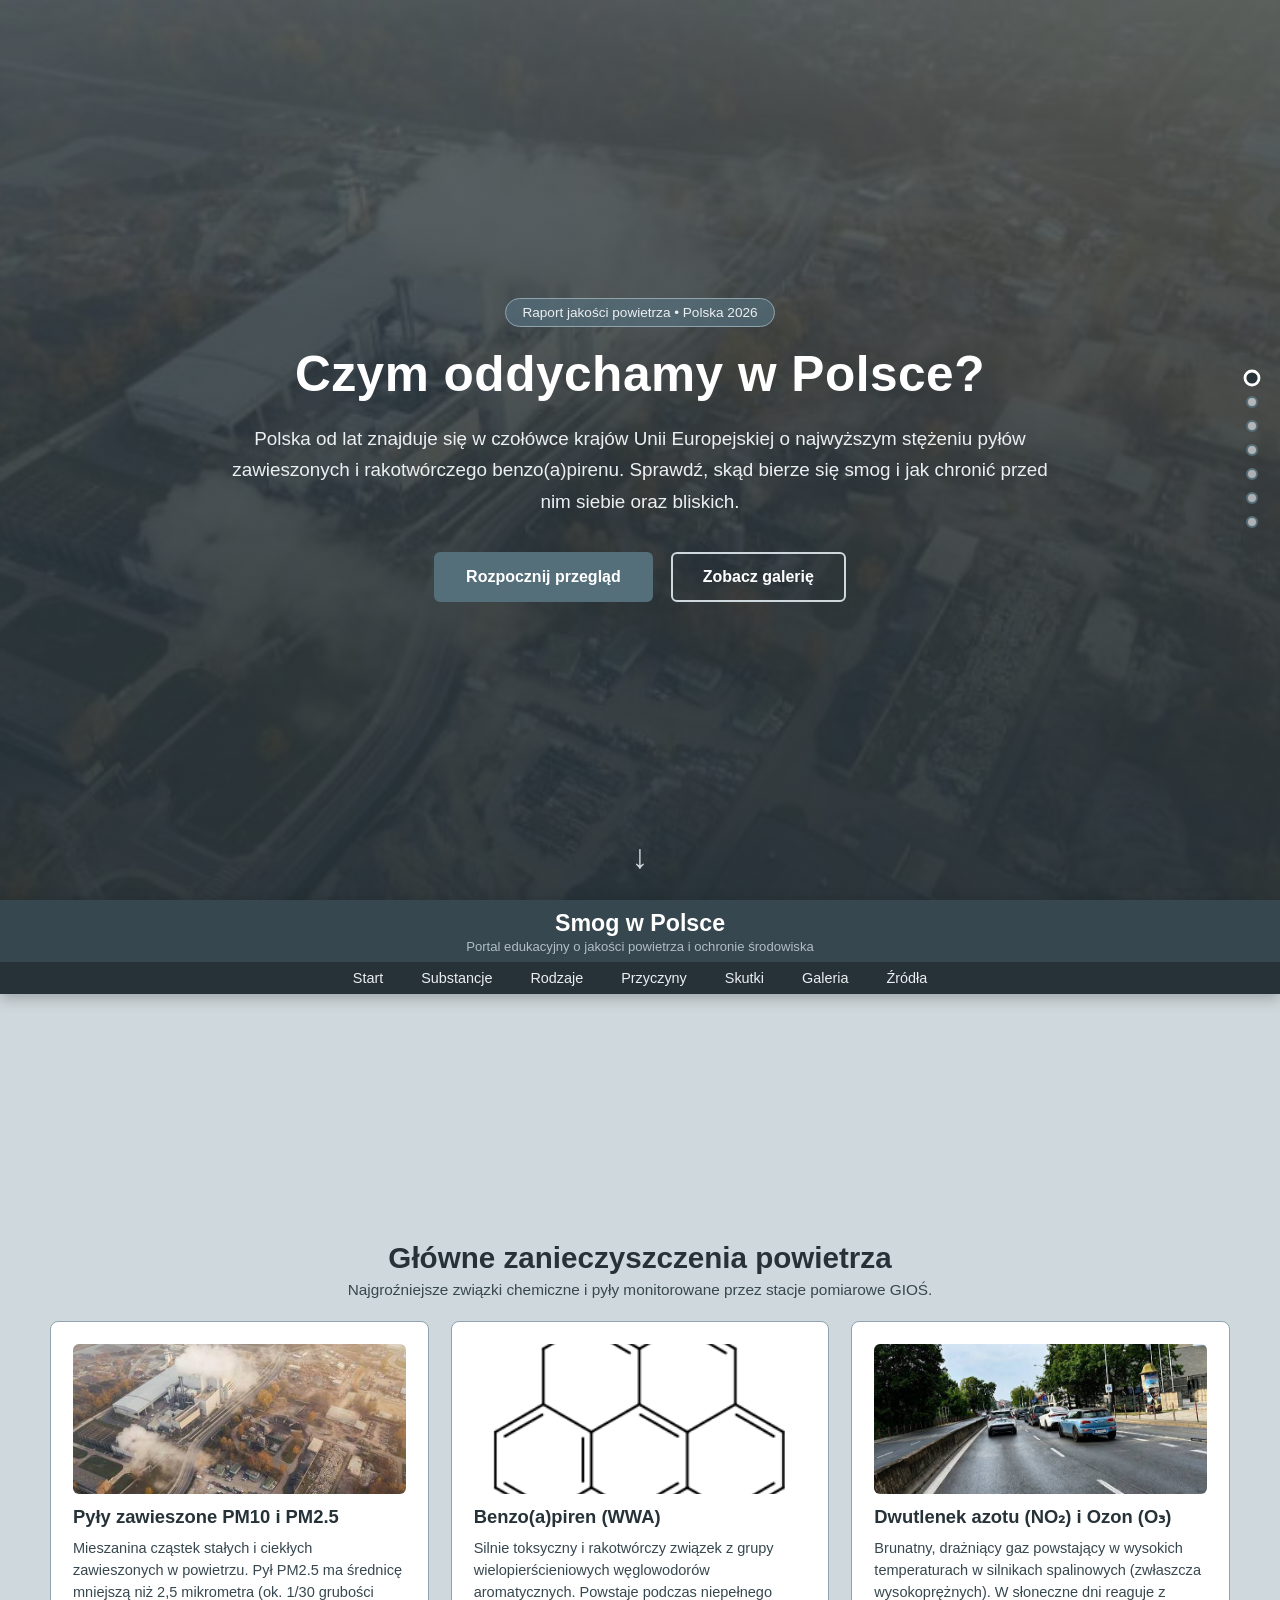
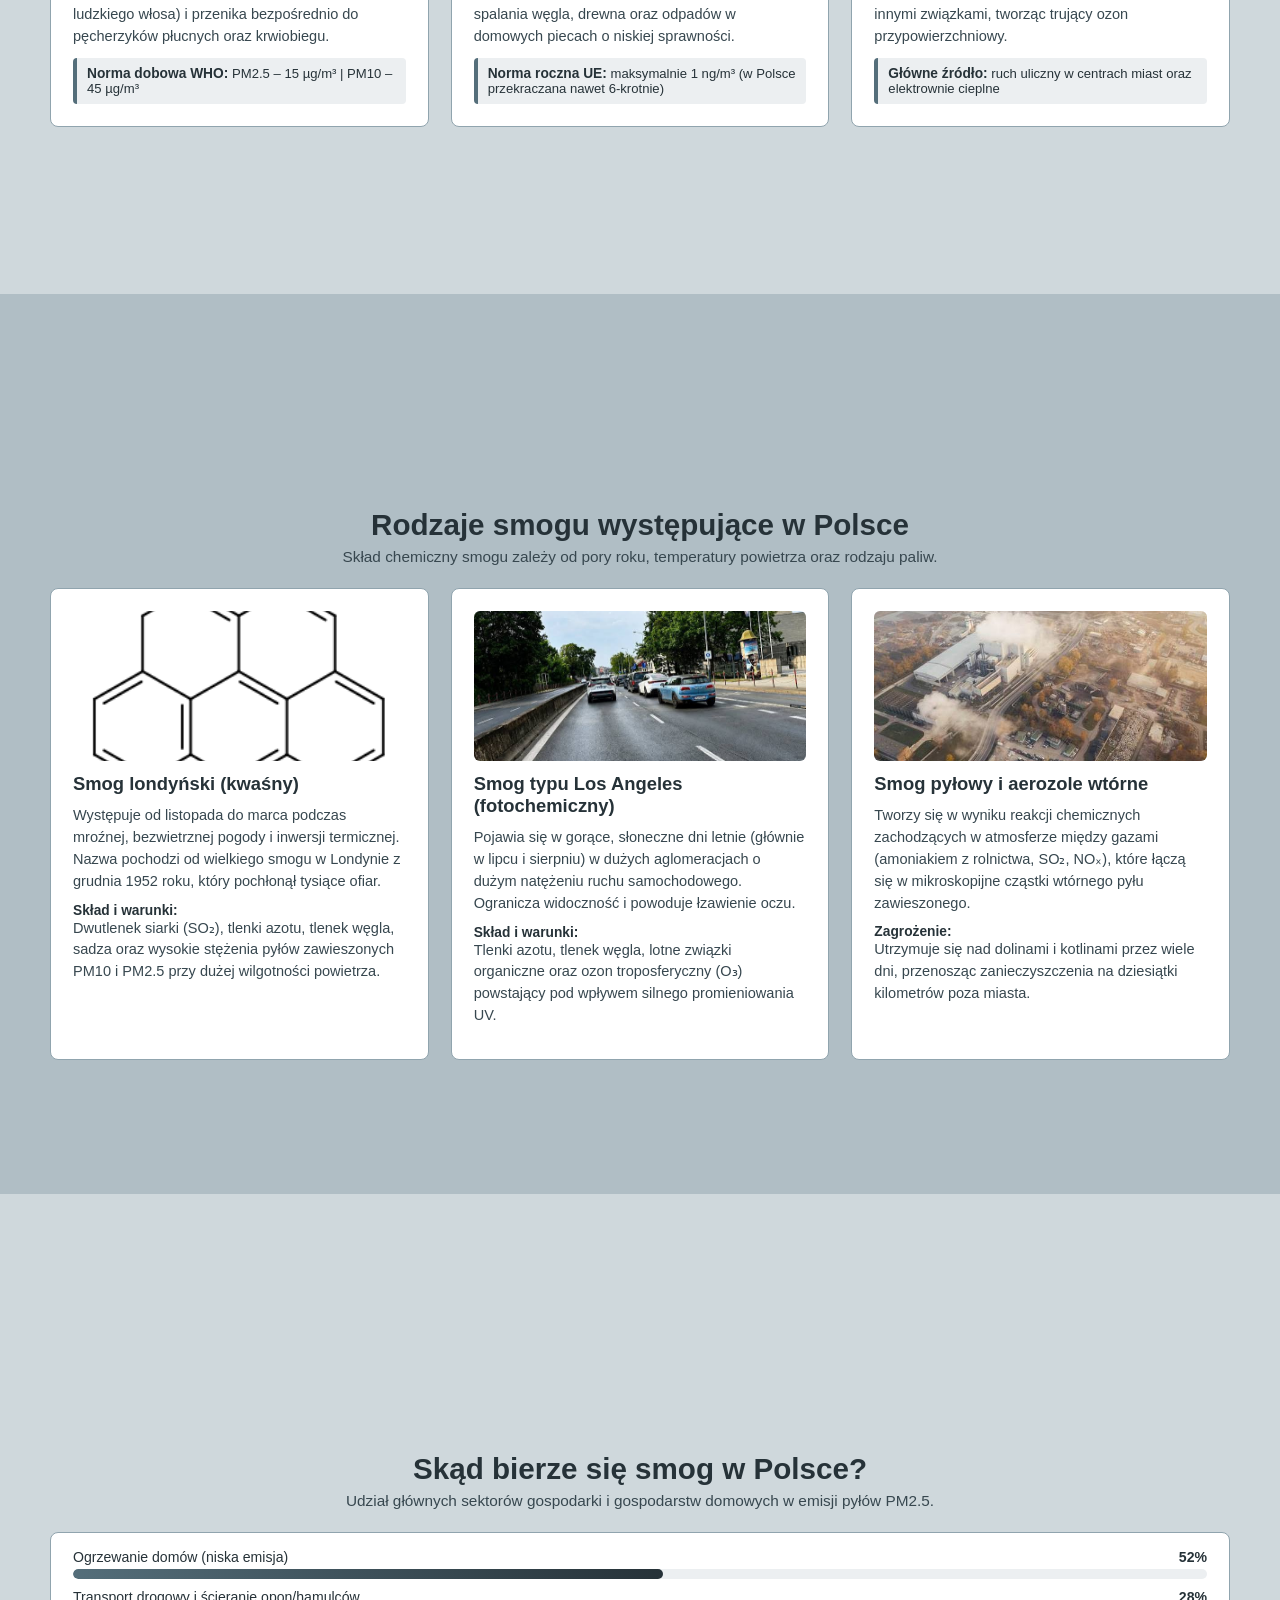
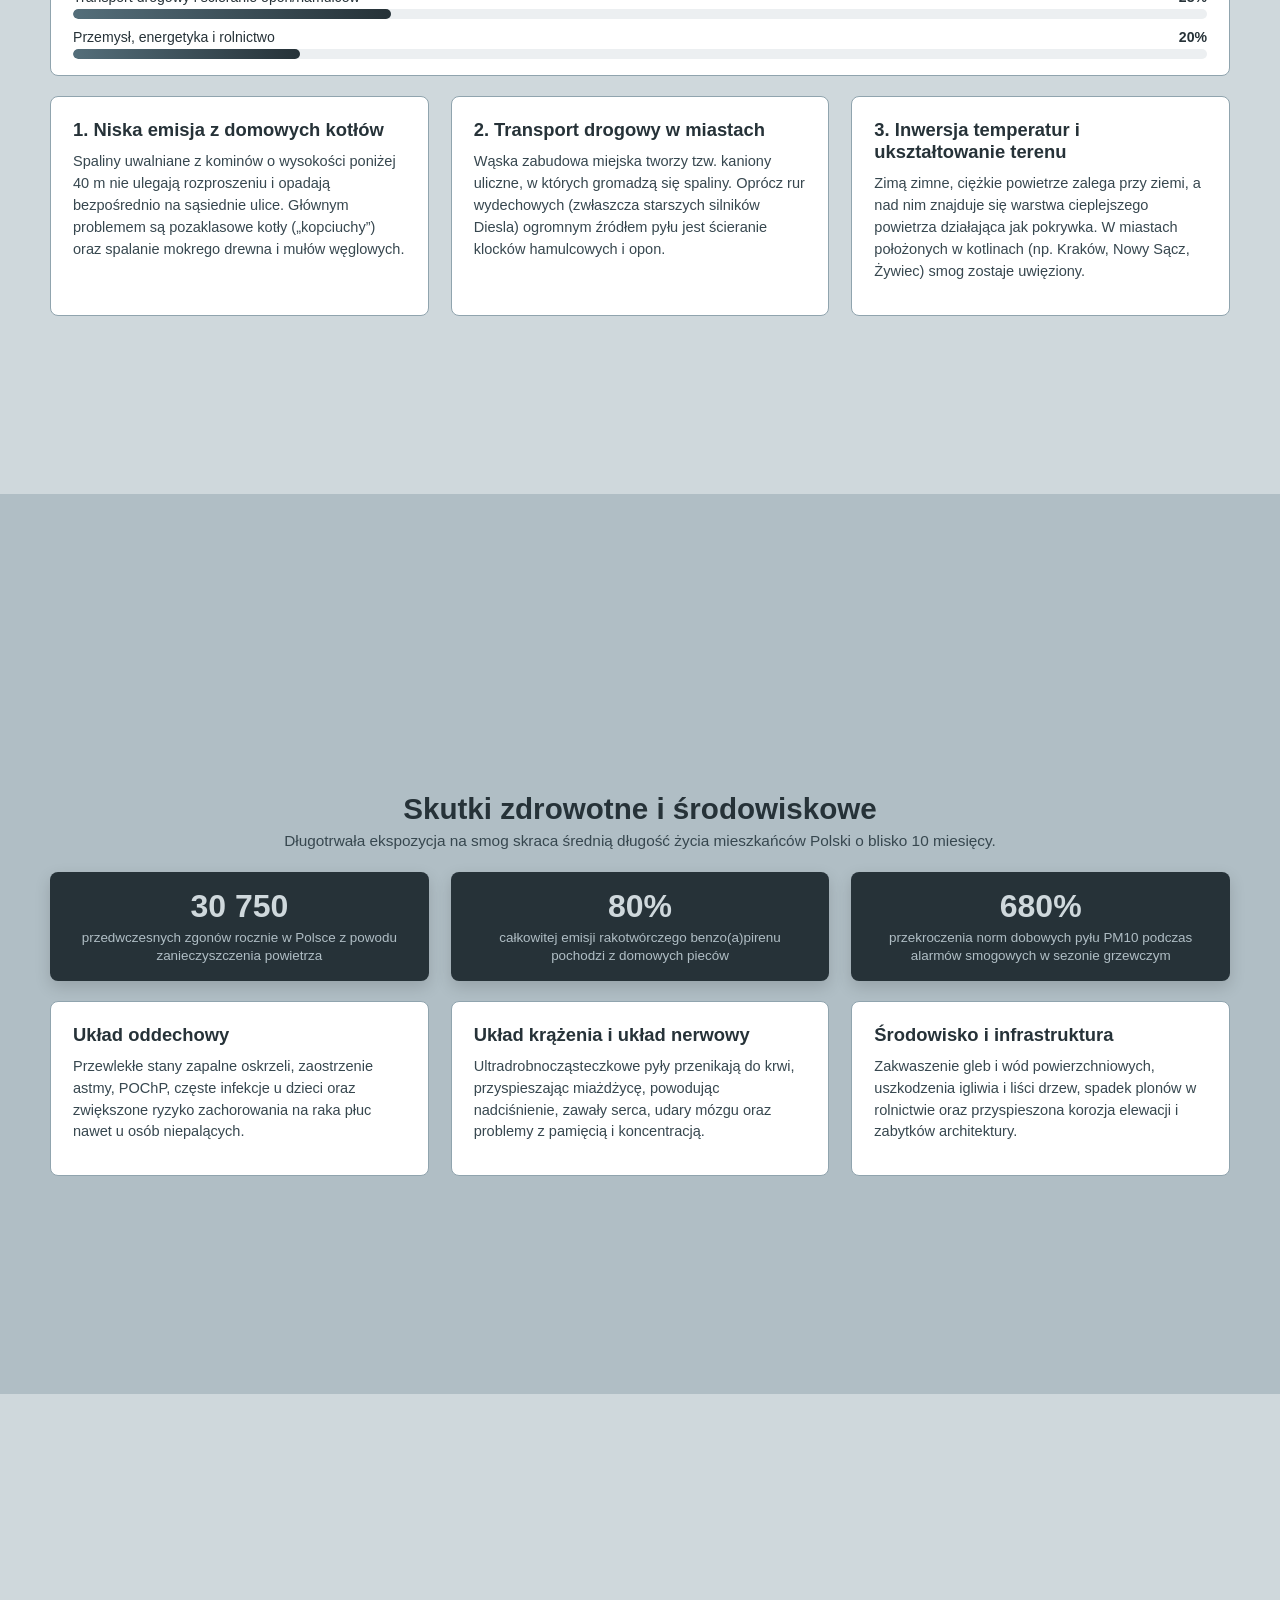
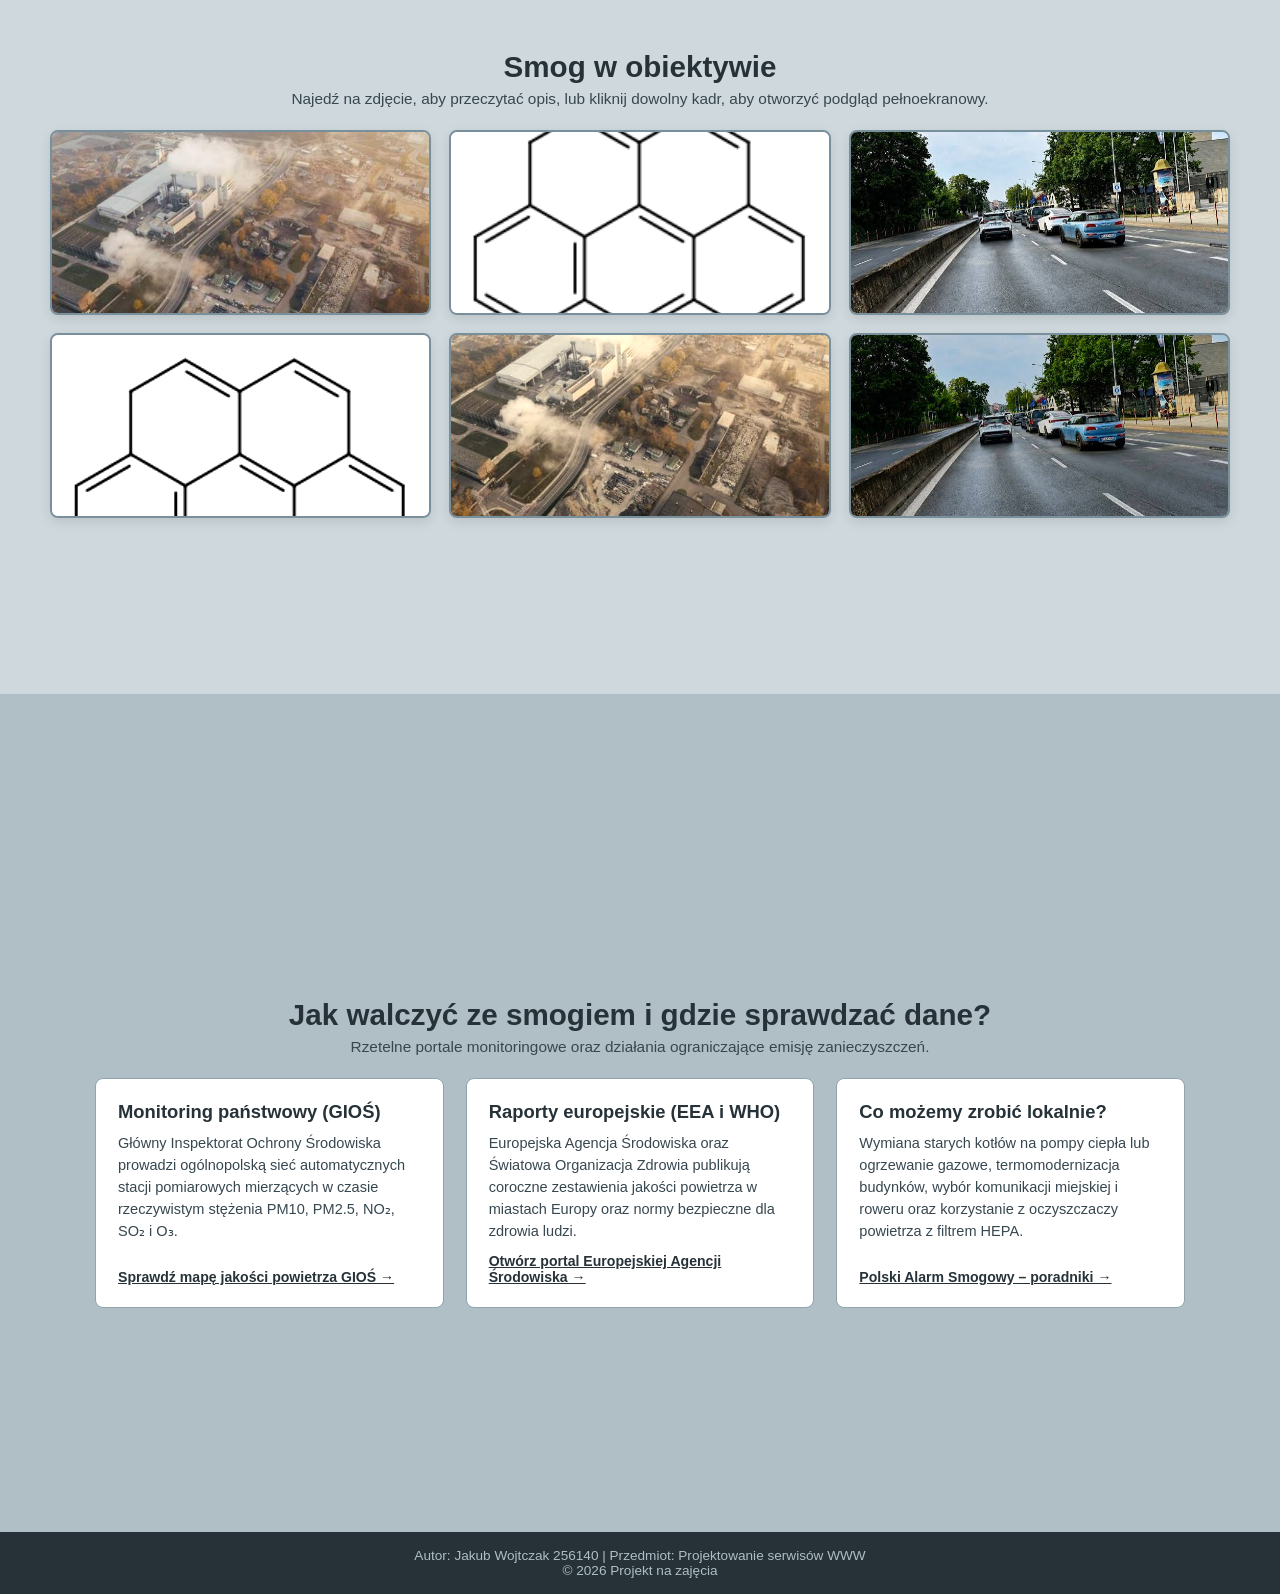
==== commit 4fffbe11: "Update index.html" ====
--- a/index.html
+++ b/index.html
@@ -332,7 +332,7 @@
         </div>
 
         <footer>
-            <p>Autor: Student | Przedmiot: Projektowanie serwisów WWW</p>
+            <p>Autor: Jakub Wojtczak 256140 | Przedmiot: Projektowanie serwisów WWW</p>
             <p>&copy; 2026 Projekt na zajęcia</p>
         </footer>
     </section>
--- a/css.css
+++ b/css.css
@@ -4,38 +4,81 @@
     padding: 0;
 }
 
-html, body {
-    height: 100%;
-}
-
 body {
     font-family: Arial, sans-serif;
     background-color: #cfd8dc;
     color: #263238;
+    overflow-x: hidden;
+}
+
+/* SEKCJE NA PEŁNY EKRAN */
+.ekran {
+    min-height: 100vh;
+    width: 100%;
     display: flex;
     flex-direction: column;
-}
-
-/* NAGŁÓWEK */
+    justify-content: center;
+    align-items: center;
+    position: relative;
+}
+
+/* BOCZNE KROPKI */
+.kropki-nav {
+    position: fixed;
+    right: 22px;
+    top: 50%;
+    transform: translateY(-50%);
+    display: flex;
+    flex-direction: column;
+    gap: 12px;
+    z-index: 1100;
+}
+
+.kropka {
+    width: 12px;
+    height: 12px;
+    border-radius: 50%;
+    border: 2px solid #546e7a;
+    background-color: rgba(255, 255, 255, 0.6);
+    cursor: pointer;
+    transition: 0.3s;
+}
+
+.kropka:hover {
+    transform: scale(1.3);
+    background-color: #78909c;
+}
+
+.kropka.aktywna {
+    background-color: #263238;
+    border-color: #ffffff;
+    transform: scale(1.4);
+}
+
+/* NAGŁÓWEK I MENU */
 header {
     background-color: #37474f;
     color: white;
     text-align: center;
-    padding-top: 25px;
-}
-
-header h1 {
-    font-size: 2rem;
-    margin-bottom: 5px;
-}
-
-header p {
-    font-size: 0.95rem;
+    padding-top: 10px;
+    width: 100%;
+    position: sticky;
+    top: 0;
+    z-index: 1000;
+    box-shadow: 0 4px 14px rgba(0, 0, 0, 0.25);
+}
+
+.header-gora h1 {
+    font-size: 1.45rem;
+    margin-bottom: 2px;
+}
+
+.header-gora p {
+    font-size: 0.82rem;
     color: #b0bec5;
-    margin-bottom: 18px;
-}
-
-/* MENU NAV */
+    margin-bottom: 8px;
+}
+
 nav {
     background-color: #263238;
     position: relative;
@@ -48,8 +91,8 @@
 .hamburger {
     display: none;
     cursor: pointer;
-    padding: 12px;
-    font-size: 1.6rem;
+    padding: 10px;
+    font-size: 1.5rem;
     color: white;
     text-align: center;
 }
@@ -58,17 +101,17 @@
     list-style: none;
     display: flex;
     justify-content: center;
-    gap: 15px;
-    padding: 10px 0;
+    gap: 10px;
+    padding: 7px 0;
 }
 
 .menu a {
     color: #eceff1;
     text-decoration: none;
-    padding: 8px 14px;
-    font-size: 0.95rem;
+    padding: 6px 14px;
+    font-size: 0.9rem;
     border-radius: 4px;
-    transition: 0.2s;
+    transition: 0.25s;
 }
 
 .menu a:hover {
@@ -77,106 +120,543 @@
 
 .menu a.active {
     background-color: #546e7a;
-}
-
-/* TREŚĆ GŁÓWNA */
-.glowne {
-    max-width: 1200px; /* Nieco szerszy kontener na większe karty */
-    width: 100%;
-    margin: 40px auto;
-    padding: 0 20px;
-    flex: 1;
-}
-
+    font-weight: bold;
+}
+
+/* ANIMACJE */
+@keyframes pojawienieHero {
+    from {
+        opacity: 0;
+        transform: translateY(35px);
+    }
+    to {
+        opacity: 1;
+        transform: translateY(0);
+    }
+}
+
+@keyframes podskokStrzalki {
+    0%, 100% {
+        transform: translateY(0);
+    }
+    50% {
+        transform: translateY(10px);
+    }
+}
+
+/* EKRAN 1: HERO BANNER */
+.hero {
+    background: linear-gradient(rgba(38, 50, 56, 0.72), rgba(38, 50, 56, 0.9)), url("1.jpeg");
+    background-size: cover;
+    background-position: center;
+    color: #ffffff;
+    text-align: center;
+    padding: 40px 20px;
+}
+
+.hero-tresc {
+    max-width: 840px;
+}
+
+.hero-odznaka {
+    display: inline-block;
+    background-color: rgba(84, 110, 122, 0.75);
+    border: 1px solid #90a4ae;
+    color: #eceff1;
+    padding: 6px 16px;
+    border-radius: 20px;
+    font-size: 0.85rem;
+    margin-bottom: 18px;
+    animation: pojawienieHero 0.7s ease-out forwards;
+}
+
+.hero h2 {
+    font-size: 3.1rem;
+    margin-bottom: 20px;
+    letter-spacing: 0.5px;
+    animation: pojawienieHero 0.85s ease-out 0.15s backwards;
+}
+
+.hero p {
+    font-size: 1.18rem;
+    line-height: 1.65;
+    color: #eceff1;
+    margin-bottom: 35px;
+    animation: pojawienieHero 0.85s ease-out 0.3s backwards;
+}
+
+.hero-przyciski {
+    display: flex;
+    justify-content: center;
+    gap: 18px;
+    flex-wrap: wrap;
+    animation: pojawienieHero 0.85s ease-out 0.45s backwards;
+}
+
+.btn-glowny,
+.btn-drugi {
+    position: relative;
+    overflow: hidden;
+    display: inline-block;
+    text-decoration: none;
+    padding: 14px 30px;
+    border-radius: 6px;
+    font-weight: bold;
+    font-size: 1rem;
+    transition: 0.3s;
+}
+
+.btn-glowny::after,
+.btn-drugi::after {
+    content: "";
+    position: absolute;
+    top: 0;
+    left: -100%;
+    width: 60%;
+    height: 100%;
+    background: linear-gradient(120deg, transparent, rgba(255, 255, 255, 0.38), transparent);
+    transition: 0.6s;
+}
+
+.btn-glowny:hover::after,
+.btn-drugi:hover::after {
+    left: 130%;
+}
+
+.btn-glowny {
+    background-color: #546e7a;
+    color: #ffffff;
+    border: 2px solid #546e7a;
+}
+
+.btn-glowny:hover {
+    background-color: #78909c;
+    border-color: #78909c;
+    transform: translateY(-3px);
+    box-shadow: 0 8px 20px rgba(0, 0, 0, 0.3);
+}
+
+.btn-drugi {
+    background-color: transparent;
+    color: #ffffff;
+    border: 2px solid #cfd8dc;
+}
+
+.btn-drugi:hover {
+    background-color: #cfd8dc;
+    color: #263238;
+    transform: translateY(-3px);
+    box-shadow: 0 8px 20px rgba(0, 0, 0, 0.3);
+}
+
+.hero-strzalka {
+    position: absolute;
+    bottom: 24px;
+    color: #cfd8dc;
+    text-decoration: none;
+    font-size: 2.1rem;
+    animation: podskokStrzalki 1.8s infinite;
+}
+
+/* SEKCJE Z TREŚCIĄ */
+.sekcja-strona {
+    padding: 105px 45px 25px;
+    background-color: #cfd8dc;
+}
+
+.sekcja-ciemniejsza {
+    background-color: #b0bec5;
+}
+
+.kontener {
+    max-width: 1180px;
+    width: 100%;
+    margin: auto 0;
+}
+
+.tytul-sekcji {
+    text-align: center;
+    font-size: 1.85rem;
+    color: #263238;
+    margin-bottom: 6px;
+}
+
+.podtytul-sekcji {
+    text-align: center;
+    font-size: 0.96rem;
+    color: #37474f;
+    margin-bottom: 22px;
+}
+
+/* KARTY */
 .karty {
     display: flex;
-    gap: 25px; /* Większy odstęp między kartami */
-    margin-bottom: 30px;
+    gap: 22px;
 }
 
 .karta {
     background-color: #ffffff;
-    border: 1px solid #b0bec5;
+    border: 1px solid #90a4ae;
     border-radius: 8px;
     flex: 1;
-    padding: 28px; /* Znacznie większe wnętrze (padding) kart */
-    transition: 0.25s ease;
+    padding: 22px;
+    display: flex;
+    flex-direction: column;
+    transition: 0.3s;
 }
 
 .karta:hover {
-    transform: translateY(-5px);
-    border-color: #78909c;
-    box-shadow: 0 8px 20px rgba(0, 0, 0, 0.1);
-}
-
-.karta h3 {
-    font-size: 1.25rem; /* Większy nagłówek karty */
-    color: #263238;
-    margin-bottom: 14px;
+    transform: translateY(-6px);
+    border-color: #37474f;
+    box-shadow: 0 10px 24px rgba(0, 0, 0, 0.13);
 }
 
 .foto {
     width: 100%;
-    height: 200px; /* Zwiększona wysokość zdjęć z 160px do 200px */
+    height: 150px;
     object-fit: cover;
     border-radius: 6px;
-    margin-bottom: 14px;
+    margin-bottom: 12px;
+}
+
+.karta h3 {
+    font-size: 1.15rem;
+    color: #263238;
+    margin-bottom: 10px;
 }
 
 .karta p {
-    font-size: 0.95rem; /* Powiększony główny tekst w karcie */
+    font-size: 0.91rem;
     line-height: 1.5;
-    margin-bottom: 14px;
+    margin-bottom: 10px;
     color: #37474f;
 }
 
 .karta b {
-    font-size: 0.9rem;
+    font-size: 0.86rem;
     color: #263238;
 }
 
 .maly-tekst {
-    font-size: 0.88rem; /* Powiększony podtekst */
+    font-size: 0.84rem;
     color: #546e7a;
-    margin-bottom: 18px;
+    margin-bottom: 0;
+}
+
+.norma-box {
+    margin-top: auto;
+    background-color: #eceff1;
+    border-left: 4px solid #546e7a;
+    padding: 8px 10px;
+    font-size: 0.82rem;
+    color: #263238;
+    border-radius: 4px;
 }
 
 .karta a {
-    color: #37474f;
+    margin-top: auto;
+    color: #263238;
     font-weight: bold;
-    font-size: 0.9rem;
+    font-size: 0.88rem;
     text-decoration: underline;
-    transition: 0.2s;
-}
-
-.karta a:hover {
-    color: #000000;
-}
-
-.dolny-tekst {
-    text-align: center;
-    font-size: 0.9rem;
-    margin-bottom: 30px;
-}
-
-.dolny-tekst a {
-    color: #263238;
+}
+
+/* WYŁANIANIE TREŚCI */
+.reveal {
+    opacity: 0;
+    transform: translateY(40px);
+    transition: 0.8s ease;
+}
+
+.reveal.aktywny {
+    opacity: 1;
+    transform: translateY(0);
+}
+
+/* WYKRES PASKOWY */
+.wykres-paski {
+    background-color: #ffffff;
+    border: 1px solid #90a4ae;
+    border-radius: 8px;
+    padding: 16px 22px;
+    margin-bottom: 20px;
+}
+
+.pasek-wiersz {
+    margin-bottom: 10px;
+}
+
+.pasek-wiersz:last-child {
+    margin-bottom: 0;
+}
+
+.pasek-etykieta {
+    display: flex;
+    justify-content: space-between;
+    font-size: 0.88rem;
+    margin-bottom: 4px;
+    color: #263238;
+}
+
+.pasek-tlo {
+    width: 100%;
+    height: 10px;
+    background-color: #eceff1;
+    border-radius: 6px;
+    overflow: hidden;
+}
+
+.pasek-wypelnienie {
+    width: 0;
+    height: 100%;
+    background: linear-gradient(90deg, #546e7a, #263238);
+    border-radius: 6px;
+    transition: width 1.2s ease 0.2s;
+}
+
+.uruchom-wykres .pasek-52 {
+    width: 52%;
+}
+
+.uruchom-wykres .pasek-28 {
+    width: 28%;
+}
+
+.uruchom-wykres .pasek-20 {
+    width: 20%;
+}
+
+/* LICZNIKI STATYSTYK */
+.liczniki-siatka {
+    display: flex;
+    gap: 22px;
+    margin-bottom: 20px;
+}
+
+.licznik-kafelek {
+    flex: 1;
+    background-color: #263238;
+    color: #ffffff;
+    border-radius: 8px;
+    padding: 16px 20px;
+    text-align: center;
+    box-shadow: 0 6px 16px rgba(0, 0, 0, 0.15);
+}
+
+.licznik-liczba,
+.licznik-znak {
+    font-size: 2rem;
     font-weight: bold;
-}
-
-/* STOPKA */
+    color: #cfd8dc;
+}
+
+.licznik-kafelek p {
+    font-size: 0.84rem;
+    color: #b0bec5;
+    margin-top: 4px;
+    line-height: 1.35;
+}
+
+/* GALERIA ZDJĘĆ */
+.galeria-siatka {
+    display: grid;
+    grid-template-columns: repeat(3, 1fr);
+    gap: 18px;
+}
+
+.galeria-element {
+    position: relative;
+    height: 185px;
+    border-radius: 8px;
+    overflow: hidden;
+    border: 2px solid #78909c;
+    cursor: pointer;
+    box-shadow: 0 4px 12px rgba(0, 0, 0, 0.1);
+    transition: 0.3s;
+}
+
+.galeria-element:hover {
+    transform: translateY(-5px);
+    box-shadow: 0 12px 24px rgba(0, 0, 0, 0.22);
+}
+
+.galeria-element img {
+    width: 100%;
+    height: 100%;
+    object-fit: cover;
+    transition: 0.6s;
+}
+
+.galeria-element:hover img {
+    transform: scale(1.12);
+    filter: brightness(0.75);
+}
+
+.filtr-szary {
+    filter: grayscale(100%) contrast(125%);
+    object-position: top;
+}
+
+.filtr-sepia {
+    filter: sepia(35%) contrast(115%);
+    object-position: bottom;
+}
+
+.filtr-ciemny {
+    filter: saturate(140%) brightness(85%);
+    object-position: left;
+}
+
+.galeria-podpis {
+    position: absolute;
+    bottom: 0;
+    left: 0;
+    right: 0;
+    background: linear-gradient(transparent, rgba(38, 50, 56, 0.96));
+    color: #ffffff;
+    padding: 22px 14px 12px;
+    transform: translateY(100%);
+    opacity: 0;
+    transition: 0.35s;
+}
+
+.galeria-element:hover .galeria-podpis {
+    transform: translateY(0);
+    opacity: 1;
+}
+
+.galeria-podpis h4 {
+    font-size: 0.98rem;
+    margin-bottom: 3px;
+}
+
+.galeria-podpis span {
+    font-size: 0.8rem;
+    color: #cfd8dc;
+}
+
+/* LIGHTBOX */
+.lightbox {
+    display: none;
+    position: fixed;
+    top: 0;
+    left: 0;
+    width: 100%;
+    height: 100%;
+    background: rgba(20, 28, 33, 0.94);
+    z-index: 9999;
+    justify-content: center;
+    align-items: center;
+    padding: 20px;
+}
+
+.lightbox.otwarty {
+    display: flex;
+    animation: pojawienieHero 0.35s ease;
+}
+
+.lightbox-srodek {
+    text-align: center;
+    max-width: 82%;
+}
+
+.lightbox img {
+    max-width: 100%;
+    max-height: 75vh;
+    border-radius: 8px;
+    border: 3px solid #78909c;
+    box-shadow: 0 10px 30px rgba(0, 0, 0, 0.6);
+}
+
+.lightbox p {
+    color: #eceff1;
+    margin-top: 14px;
+    font-size: 1rem;
+}
+
+.lightbox-zamknij {
+    position: absolute;
+    top: 20px;
+    right: 32px;
+    color: #ffffff;
+    font-size: 2.6rem;
+    cursor: pointer;
+}
+
+.lightbox-btn {
+    background: rgba(84, 110, 122, 0.7);
+    color: #ffffff;
+    border: none;
+    font-size: 2rem;
+    padding: 12px 18px;
+    border-radius: 6px;
+    cursor: pointer;
+    margin: 0 15px;
+    transition: 0.25s;
+}
+
+.lightbox-btn:hover {
+    background: #78909c;
+}
+
+/* OSTATNIA SEKCJA I STOPKA */
+.sekcja-ostatnia {
+    justify-content: space-between;
+    padding-left: 0;
+    padding-right: 0;
+    padding-bottom: 0;
+}
+
+.sekcja-ostatnia .kontener {
+    padding: 0 45px;
+}
+
 footer {
+    width: 100%;
     background-color: #263238;
     color: #b0bec5;
     text-align: center;
-    padding: 18px;
+    padding: 16px;
     font-size: 0.85rem;
-}
-
-/* WERSJA MOBILNA (HAMBURGER) */
+    margin-top: 25px;
+}
+
+/* WERSJA MOBILNA */
 @media (max-width: 768px) {
-    .karty {
+    .kropki-nav {
+        display: none;
+    }
+
+    .ekran {
+        min-height: auto;
+        padding: 95px 15px 40px;
+    }
+
+    .hero {
+        min-height: 100vh;
+        padding: 40px 15px;
+    }
+
+    .hero h2 {
+        font-size: 2rem;
+    }
+
+    .hero p {
+        font-size: 1.02rem;
+    }
+
+    .karty,
+    .liczniki-siatka {
         flex-direction: column;
+    }
+
+    .galeria-siatka {
+        grid-template-columns: 1fr;
+    }
+
+    .galeria-podpis {
+        transform: translateY(0);
+        opacity: 1;
     }
 
     .hamburger {
@@ -193,11 +673,20 @@
         display: block;
         text-align: center;
         border-radius: 0;
-        padding: 12px;
-    }
-
-    #check:checked ~ .menu,
-    nav:hover .menu {
+        padding: 11px;
+    }
+
+    #check:checked ~ .menu {
         display: flex;
     }
-}
+
+    .sekcja-ostatnia {
+        padding-bottom: 0;
+        padding-left: 0;
+        padding-right: 0;
+    }
+
+    .sekcja-ostatnia .kontener {
+        padding: 0 15px;
+    }
+}
